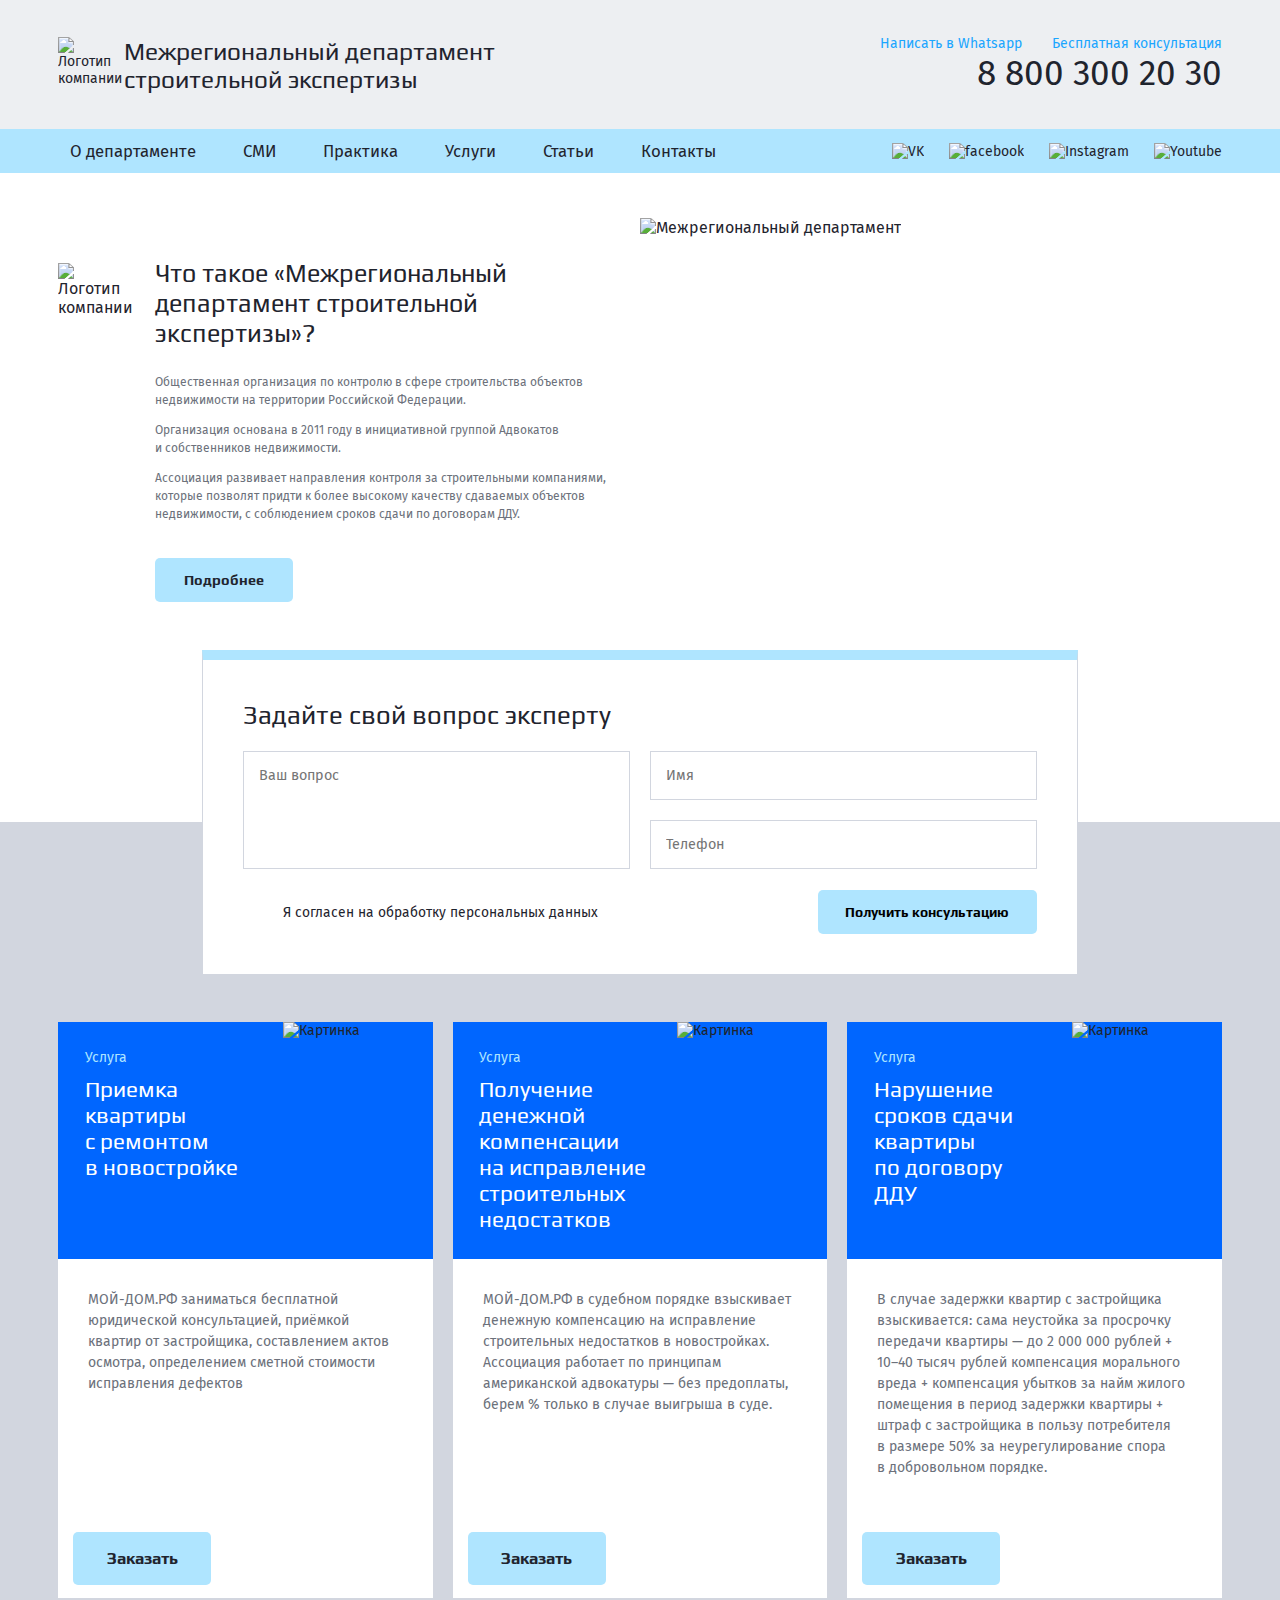
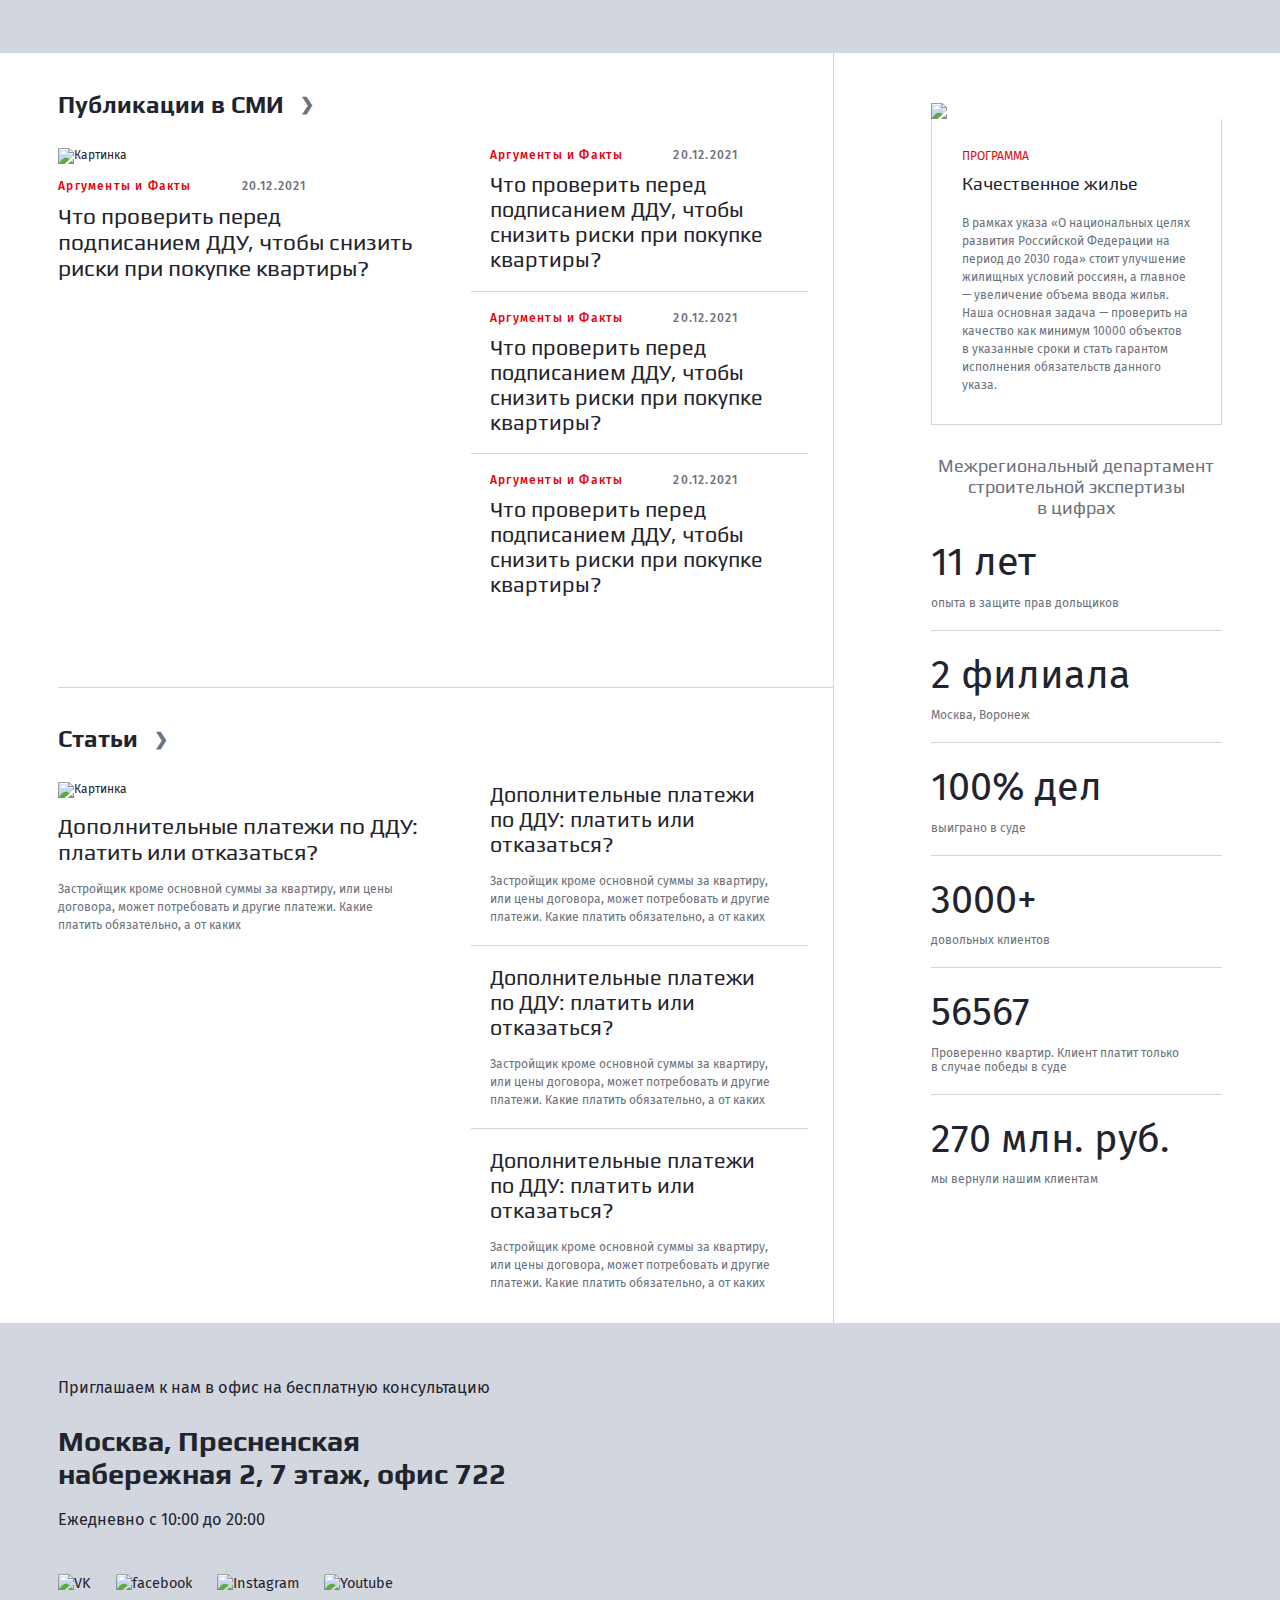
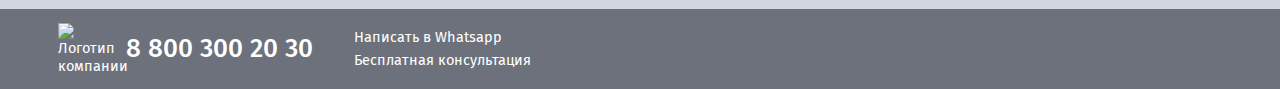
==== index.html @ 1f69a1fd "first commit" ====
<!DOCTYPE html>
<html lang="ru">
<head>
    <meta charset="UTF-8">
    <meta http-equiv="X-UA-Compatible" content="IE=edge">
    <meta name="viewport" content="width=device-width, initial-scale=1.0">
    <link rel="stylesheet" href="./css/header_footer.css">
    <link rel="stylesheet" href="./css/main_page.css">
    <link rel="stylesheet" href="./css/general.css">
    <title>Межрегиональный департамент строительной экспертизы</title>
</head>
<body>
    <div class="modal_overlay" id="overlay" style="display: none;">
        <form class="modal_window" id="modal">
            <h3>Бесплатная консультация</h3>
                <input type="text" placeholder="Имя" class="input"><br>
                <input type="tel" placeholder="Телефон" class="input">
                <div class="modal_submit">
                    <div class="modal_acceptance">
                        <input type="checkbox" name="" id="modal_acceptance">
                        <label for="modal_acceptance" class="checkbox_label"></label>
                        <label for="acceptance">Я согласен на обработку <br> персональных данных</label>
                    </div>
                    <button type="button" class="modal_button form_button">Получить консультацию</button>
                </div>
        </form>
    </div>
    <header class="header">
        <div class="header__burger_menu" id="burger_menu">
                <ul class="burger_navigation" id="burger_nav">
                    <li><a href="./about.html">О департаменте</a></li>
                    <li><a href="./media.html">СМИ</a></li>
                    <li><a href="./practice.html">Практика</a></li>
                    <li><a href="./services_1.html">Услуги</a></li>
                    <li><a href="./articles.html">Статьи</a></li>
                    <li><a href="./contacts.html">Контакты</a></li>
                </ul>
        </div>
        <div class="header__top">
            <div class="_container">
                <div class="header__title">
                    <div class="logo">
                        <a href="./index.html"><img src="../img/Logo.svg" alt="Логотип компании" height="100%" width="100%"></a>
                    </div>
                    <p>Межрегиональный департамент <br> строительной экспертизы</p>
                </div>
                <div class="header__connection">
                    <div class="connection_buttons">
                        <p>Написать в Whatsapp</p>
                        <p onclick="ShowModal()">Бесплатная консультация</p>
                    </div>
                    <a href="#">8 800 300 20 30</a>
                </div>
                <div class="burger">
                    <img src="./img/burger.svg" alt="меню" width="100%" id="burger">
                </div>
            </div>
        </div>
        <div class="header__bottom">
            <div class="_container">
                <nav class="nav">
                    <a href="./about.html">О департаменте</a>
                    <a href="./media.html">СМИ</a>
                    <a href="./practice.html">Практика</a>
                    <a href="./services_1.html">Услуги</a>
                    <a href="./articles.html">Статьи</a>
                    <a href="./contacts.html">Контакты</a>
                </nav>
                <div class="icons">
                    <a href="#"><img src="./img/VK.svg" alt="VK" height="100%"></a>
                    <a href="#"><img src="./img/Facebook.svg" alt="facebook" height="100%"></a>
                    <a href="#"><img src="./img/Instagram.svg" alt="Instagram" height="100%"></a>
                    <a href="#"><img src="./img/Youtube.svg" alt="Youtube" height="100%"></a>
                </div>
            </div>
        </div>
    </header>

    <section class="main_first _container">
        <div class="company_logo">
            <img src="./img/big_logo.svg" alt="Логотип компании" width="100%">
        </div>
        <div class="description">
            <h1><a href="./about.html">Что такое «Межрегиональный <br> департамент строительной <br> экспертизы»?</a></h1>
            <p>Общественная организация по контролю в сфере строительства объектов недвижимости на территории Российской Федерации.</p>
            <p>Организация  основана в 2011 году в инициативной группой Адвокатов и собственников недвижимости.</p>
            <p>Ассоциация развивает направления контроля за строительными компаниями, которые позволят придти к более высокому качеству сдаваемых объектов недвижимости, с соблюдением сроков сдачи по договорам ДДУ.</p>
            <a href="./about.html" class="button">Подробнее</a>
        </div>
        <div class="building_image">
            <img src="./img/building.png" alt="Межрегиональный департамент" height="100%" width="100%">
        </div>
    </section>

    <section class="propositions">
        <div class="question" id="question">
                <form action="#" class="question__form">
                    <p>Задайте свой вопрос эксперту</p>
                    <div class="inputs">
                        <div class="inputs_left">
                            <textarea id="question_area" placeholder="Ваш вопрос"></textarea>
                        </div>
                        <div class="inputs_right">
                            <input type="text" placeholder="Имя">
                            <input type="tel" placeholder="Телефон"> 
                        </div>
                    </div>
                    <div class="submit">
                        <div class="acceptance">
                            <input type="checkbox" id="acceptance">
                            <label for="acceptance" class="checkbox_label"></label>
                            <label for="acceptance">Я согласен на обработку персональных данных</label>
                        </div>
                        <button type="button" class="button form_button" id="consultation">Получить консультацию</button>
                    </div>
                </form>
        </div>
        <div class="_container">
            <div class="proposition__card">
                <div class="card_top">
                    <div class="card_text">
                        <p>Услуга</p> 
                        <h3>Приемка квартиры с ремонтом в новостройке</h3>
                    </div>
                    <div class="image">
                        <img src="./img/card_1.png" alt="Картинка" height="100%">
                    </div>
                </div>
                <div class="card_bottom">
                    <p>МОЙ-ДОМ.РФ заниматься бесплатной юридической консультацией, приёмкой квартир от застройщика, составлением актов осмотра, определением сметной стоимости исправления дефектов</p>
                </div>
                <div class="button_wrapper">
                    <a href="./services_1.html" class="button">Заказать</a>
                </div>
            </div>
            <div class="proposition__card">
                <div class="card_top">
                    <div class="card_text">
                        <p>Услуга</p> 
                        <h3>Получение денежной компенсации на исправление строительных недостатков</h3>
                    </div>
                    <div class="image">
                        <img src="./img/card_2.png" alt="Картинка" height="100%">
                    </div>
                </div>
                <div class="card_bottom">
                    <p>МОЙ-ДОМ.РФ в судебном порядке взыскивает денежную компенсацию на исправление строительных недостатков в новостройках. Ассоциация работает по принципам американской адвокатуры — без предоплаты, берем % только в случае выигрыша в суде.</p>
                </div>
                <div class="button_wrapper">
                    <a href="./services_2.html" class="button">Заказать</a>
                </div>
            </div>
            <div class="proposition__card">
                <div class="card_top">
                    <div class="card_text">
                        <p>Услуга</p> 
                        <h3>Нарушение сроков сдачи квартиры по договору ДДУ</h3>
                    </div>
                    <div class="image">
                        <img src="./img/card_3.png" alt="Картинка" height="100%">
                    </div>
                </div>
                <div class="card_bottom">
                    <p>В случае задержки квартир с застройщика взыскивается: сама неустойка за просрочку передачи квартиры — до 2 000 000 рублей + 10–40 тысяч рублей компенсация морального вреда + компенсация убытков за найм жилого помещения в период задержки квартиры + штраф с застройщика в пользу потребителя в размере 50% за неурегулирование спора в добровольном порядке.</p>
                </div>
                <div class="button_wrapper">
                    <a href="./services_3.html" class="button">Заказать</a>
                </div>
            </div>
        </div>
    </section>

    <section class="main_second _container">
        <div class="block_3">
            <div class="quality_housing">
                <div class="quality_housing__img">
                    <img src="./img/ad_img.png" alt="Качественное жилье" height="100%">
                </div>
                <div class="quality_housing__text">
                    <div class="quality_housing__title">
                        <p>ПРОГРАММА</p>
                        <h3>Качественное жилье</h3>
                    </div>
                    <p>В рамках указа «О национальных целях развития Российской Федерации на период до 2030 года» стоит улучшение жилищных условий россиян, а главное — увеличение объема ввода жилья. Наша основная задача — проверить на качество как минимум 10000 объектов в указанные сроки и стать гарантом исполнения обязательств данного указа.</p>
                </div>
            </div>
            <ul class="digits">
                <h3>Межрегиональный департамент строительной экспертизы в цифрах</h3>
                <li>
                    <p>11 лет</p>
                    <p>опыта в защите прав дольщиков</p>
                </li>
                <li>
                    <p>2 филиала</p>
                    <p>Москва, Воронеж</p>
                </li>
                <li>
                    <p>100% дел</p>
                    <p>выиграно в суде</p>
                </li>
                <li>
                    <p>3000+</p>
                    <p>довольных клиентов</p>
                </li>
                <li>
                    <p>56567</p>
                    <p>Проверенно квартир. Клиент платит только в случае победы в суде</p>
                </li>
                <li>
                    <p>270 млн. руб.</p>
                    <p>мы вернули нашим клиентам</p>
                </li>
            </ul>
        </div>
        <div class="block_1">
                <h2>Публикации в СМИ<a href="./media.html">&#10095</a></h2>
                <div class="publications">
                    <article class="article_1">
                        <div class="article_img">
                            <img src="./img/article_img.png" alt="Картинка">
                        </div>
                        <div class="article_text">
                            <div class="article_title">
                                <p>Аргументы и Факты</p><time>20.12.2021</time>
                            </div>
                            <h3><a href="#">Что проверить перед подписанием ДДУ, чтобы снизить риски при покупке квартиры?</a></h3>
                        </div>
                    </article>
                    <aside class="aside">
                        <div class="aside_text">
                            <div class="article_title">
                                <p>Аргументы и Факты</p><time>20.12.2021</time>
                            </div>
                            <h3><a href="#">Что проверить перед подписанием ДДУ, чтобы снизить риски при покупке квартиры?</a></h3>
                        </div>
                        <div class="aside_text">
                            <div class="article_title">
                                <p>Аргументы и Факты</p><time>20.12.2021</time>
                            </div>
                            <h3><a href="#">Что проверить перед подписанием ДДУ, чтобы снизить риски при покупке квартиры?</a></h3>
                        </div>
                        <div class="aside_text">
                            <div class="article_title">
                                <p>Аргументы и Факты</p><time>20.12.2021</time>
                            </div>
                            <h3><a href="#">Что проверить перед подписанием ДДУ, чтобы снизить риски при покупке квартиры?</a></h3>
                        </div>
                        <div class="aside_text">
                            <div class="article_title">
                                <p>Аргументы и Факты</p><time>20.12.2021</time>
                            </div>
                            <h3><a href="#">Что проверить перед подписанием ДДУ, чтобы снизить риски при покупке квартиры?</a></h3>
                        </div>
                    </aside>
                </div>
        </div>
        <div class="block_2">
            <h2>Статьи<a href="#">&#10095</a></h2>
            <div class="publications">
                <article class="article_2">
                    <div class="article_img">
                        <img src="./img/article_img.png" alt="Картинка">
                    </div>
                    <div class="article_text">
                        <h3><a href="#">Дополнительные платежи по ДДУ: платить или отказаться?</a></h3>
                        <p>Застройщик кроме основной суммы за квартиру, или цены договора, может потребовать и другие платежи. Какие платить обязательно, а от каких</p>
                    </div>
                </article>
                <aside class="aside">
                    <div class="aside_text">
                        <h3><a href="#">Дополнительные платежи по ДДУ: платить или отказаться?</a></h3>
                        <p>Застройщик кроме основной суммы за квартиру, или цены договора, может потребовать и другие платежи. Какие платить обязательно, а от каких</p>
                    </div>
                    <div class="aside_text">
                        <h3><a href="#">Дополнительные платежи по ДДУ: платить или отказаться?</a></h3>
                        <p>Застройщик кроме основной суммы за квартиру, или цены договора, может потребовать и другие платежи. Какие платить обязательно, а от каких</p>
                    </div>
                    <div class="aside_text">
                        <h3><a href="#">Дополнительные платежи по ДДУ: платить или отказаться?</a></h3>
                        <p>Застройщик кроме основной суммы за квартиру, или цены договора, может потребовать и другие платежи. Какие платить обязательно, а от каких</p>
                    </div>
                    <div class="aside_text">
                        <h3><a href="#">Дополнительные платежи по ДДУ: платить или отказаться?</a></h3>
                        <p>Застройщик кроме основной суммы за квартиру, или цены договора, может потребовать и другие платежи. Какие платить обязательно, а от каких</p>
                    </div>
                </aside>
            </div>
        </div>
    </section>

    <footer class="footer">
        <div class="footer__top _container">
            <div class="footer__text">
                <p>Приглашаем к нам в офис на бесплатную консультацию</p>
                <address>
                    <h3>Москва, Пресненская набережная 2, 7 этаж, офис 722</h3>
                    <p>Ежедневно с 10:00 до 20:00</p> 
                </address>
                <div class="icons">
                    <a href="#"><img src="./img/VK.svg" alt="VK" height="100%"></a>
                    <a href="#"><img src="./img/Facebook.svg" alt="facebook" height="100%"></a>
                    <a href="#"><img src="./img/Instagram.svg" alt="Instagram" height="100%"></a>
                    <a href="#"><img src="./img/Youtube.svg" alt="Youtube" height="100%"></a>
                </div>
            </div>
            <div class="footer__map">
                <iframe src="https://yandex.ru/map-widget/v1/?um=constructor%3A8b304d0ad71186cc41c9428a3e5732312d154c058d1f530b68991680247b5180&amp;source=constructor" width="100%" height="100%" frameborder="0"></iframe>            
            </div>
        </div>

        <div class="footer__bottom">
            <div class="_container">
                <div class="footer__info">
                    <div class="footer__logo">
                        <img src="./img/logo_foot.svg" width="100%" alt="Логотип компании">
                    </div>
                    <a href="tel:+1234567890" style="display: block;">8 800 300 20 30</a>
                </div>
                <div class="footer__connection">
                    <p>Написать в Whatsapp</p>
                    <p onclick="ShowModal()">Бесплатная консультация</p>
                </div>
                <div class="icons">
                    <a href="#"><img src="./img/VK_white.svg" alt="VK" height="100%"></a>
                    <a href="#"><img src="./img/Facebook_white.svg" alt="facebook" height="100%"></a>
                    <a href="#"><img src="./img/Instagram_white.svg" alt="Instagram" height="100%"></a>
                    <a href="#"><img src="./img/Youtube_white.svg" alt="Youtube" height="100%"></a>
                </div>
            </div>
        </div> 
    </footer>
    <script src="./js/general_script.js"></script>
</body>
</html>
---- css/header_footer.css ----
@import url('https://fonts.googleapis.com/css2?family=Fira+Sans:wght@400;500;700&display=swap');
@import url('https://fonts.googleapis.com/css2?family=Play:wght@400;700&display=swap');
a {
    text-decoration: none;
}
.icons>a{
    transition: all 0.2s ease;
}
.icons>a:hover{
    transform: scale(1.1);
}


/*Header*/
.header{
    font-size: 16px;
}
.header__top{
    background-color: #EDEFF2;
    padding: 2.5em 0;
}
.header__bottom{
    background-color: #AFE5FF;
}
.header__title {
    display: flex;
}
.header__title p{
    font-size: 1.75em;
    max-width: 450px;
    margin-left: 20px;
    font-family: 'Play', sans-serif;
}
.header__top ._container{
    height: 100%;
    display: flex;
    justify-content: space-between;
    align-items: center;
}
.header__title .logo {
    width: 3.25em;
}
.header__connection {
    text-align: right;
}
.header__connection a {
    font-size: 2.5em;
}
.connection_buttons {
    display: flex;
    gap: 30px;
    cursor: pointer;
    color: #1BA6FF;
}
.connection_buttons>p{
    transition: color 0.2s ease;
}
.connection_buttons>p:hover {
    text-decoration: underline;
}
.burger{
    display: none;
}
.header__burger_menu{
    display: none;
    min-height: calc(100vh - 117px);
    width: 100%;
    position: absolute;
    top: 117px;
    z-index: 7;
    background-color: rgb(46, 46, 46, 0.8);
    overflow: hidden;
}
.header__burger_menu._active{
    display: block;
    overflow-y: auto;
}
.burger_navigation{
    position: absolute;
    right: 0;
    font-size: 30px;
    padding: 30px;
    width: 50%;
    min-height: 100%;
    background-color: white;
    transition: 0.3s;
    transform: translateX(100%);
}
.burger_navigation li{
    border-bottom: 1px solid #D2D6DF;
    padding: 20px 0;
}
.burger_navigation li:last-child{
    border-bottom: none;
}
.header__bottom ._container{
    display: flex;
    justify-content: space-between;
    align-items: center;
}
.header__bottom .nav {
    display: flex;
    gap: 1.8vw;
}
.header__bottom .nav>a{
    font-size: 1.2em;
    display: block;
    padding: 12px 12px;
    transition: 0.2s;
}
.header__bottom .nav>a:hover{
    background-color: #75D2FF;
}
.header__bottom .icons{
    display: flex;
    align-items: center;
    height: 20px;
    gap: 25px;
}

.header__bottom .icons>a{
    display: block;
}


/*Footer*/

.footer {
    font-size: 17px;
    margin-top: auto;
    background-color: #D2D6DF;
    overflow: hidden;
    position: relative;
}
.footer__top{
    display: grid;
    grid-template-columns: 5fr 7fr;
    grid-column-gap: 20px;
    padding-top: 3.8em;
}
.footer__text {
    padding-bottom: 80px;
}
.footer__text p {
    font-size: 1.125em;
}
.footer__text address{
    margin-top: 1.875em;
    font-style: normal;
}
.footer__text address h3{
    font-size: 2em;
    font-weight: 700;
}
.footer__text address p{
    margin-top: 20px;
}
.footer .icons{
    display: flex;
    gap: 25px;
    margin-top: 3.1em;
    margin-bottom: 0.9em;
    height: 1.5em;
}
.footer .icons a{
    display: block;
}
 .footer__map{
    z-index: 5;
}
.footer__bottom {
    background-color: #6C717B;
    height: 80px;
    color: white;
    position: absolute;
    width: 100%;
    bottom: 0;
    z-index: 1;
}
.footer__bottom ._container{
    display: grid;
    grid-template-columns: repeat(12, 1fr);
    align-items: center;
    grid-column-gap: 20px;
}
.footer__bottom .icons{
    display: none;
}
.footer__info{
    display: flex;
    align-items: center;
    grid-column: 1/4;
}
.footer__info > a{
    margin-left: 0.8em;
    color: inherit;
    font-size: 1.8em;
    font-weight: 500;
}
.footer__connection{
    cursor: pointer;
    grid-column: 4/7;
}
.footer__connection p:nth-child(1){
    margin-bottom: 5px;
}
.footer__connection p{
    cursor: pointer;
}
.footer__connection p:hover{
    text-decoration: underline;
}
.footer__logo {
    width: 3.25em;
}

@media (max-width: 1475px) {
    .header{
        font-size: 14px;
    }
    .footer {
        font-size: 16px;
    }
}
@media (max-width: 1390px) {
    .footer {
        font-size: 14.5px;
    }
}
@media(max-width: 1220px){
    .header{
        font-size: 13px;
    }
    .footer {
        font-size: 13.5px;
    }
    .footer__text address h3{
        font-size: 1.8em;
    }
    .footer__info > a{
        font-size: 1.6em;
    }
}
@media(max-width: 1110px){
    .footer {
        font-size: 12px;
    }
}
@media (max-width:1020px){
    .footer{
        font-size: 16px;
    }
    .footer__top._container{
        max-width: 100%;
        display: block;
        padding-top: 2.5em;
    }
    .footer__map{
        height: 300px;
    }
    .footer__bottom {
        position: static;
    }
    .footer__text{
        max-width: calc(100vw/1.1);
        margin: 0 auto;
        padding-bottom: 2.5em;
    }
    .footer__text .icons{
        display: none;
    }
    .footer__text p {
        font-size: 1.2em;
    }
    .footer__bottom ._container{
        font-size: 18px;
        display: flex;
        align-items: center;
        justify-content: space-around;
        gap: 20px;
        flex-wrap: wrap;
    }
    .footer__bottom .icons{
        margin: 0;
    }
    .footer__info > a{
        font-size: 1.9em;
    }
    .footer__bottom {
        padding: 20px 0;
        height: auto;
    }
}
@media(max-width:870px){
    .footer__bottom ._container{
        font-size: 15px;
    }
    .burger{
        display: block;
        width: 3.125em;
        cursor: pointer;
    }
    .header__connection{
        display: none;
    }
    .header__bottom{
        display: none;
    }
    .header {
        max-height: 117px;
    }
}
@media (max-width:680px){
    .footer__bottom ._container{
        flex-direction: column;
        gap: 20px;
        align-items: flex-start;
        font-size: 18px;
    }
    .footer__logo {
        width: 2em;
    }
    .footer__info > a{
        font-size: 1.5em;
        margin-left: 0.5em;
    }
    .footer__connection p:nth-child(1) {
        margin-bottom: 15px
    }
    .footer__connection, .footer__bottom .icons{
        padding-left: 2.5em;
    }
}
@media (max-width: 495px){
    .header__title p{
        font-size: 12px;
    }
    .header__title .logo{
        width: 26px;
    }
    .header{
        height: 70px;
    }
    .header__top{
        padding: 0;
        height: 100%;
    }
    .burger{
        width: 2.125em;
    }
    .footer {
        font-size: 12px;
    }
    .footer__bottom ._container{
        font-size: 14px;
    }
    .header__burger_menu{
        min-height: calc(100vh - 70px);
        top: 70px;
    }
    .burger_navigation{
        font-size: 15px;
        padding: 30px;
    }
}
---- css/main_page.css ----
@import url('https://fonts.googleapis.com/css2?family=Fira+Sans:wght@400;500;700&display=swap');
@import url('https://fonts.googleapis.com/css2?family=Play:wght@400;700&display=swap');
/*Block 1*/

.main_first{
    display: grid;
    grid-template-columns: repeat(12, 1fr);
    margin-top: 45px;
    margin-bottom: 220px;
}
.description{
    font-size: 18px;
    padding-top: 40px;
    grid-column: 2/6;
}
.description h1{
    font-size: 2.1em;
    margin-bottom: 1em;
}
.description h1 a{
    pointer-events: none;
    cursor: default;
}
.company_logo{
    grid-column: 1/2;
    padding-top: 45px;
    padding-right: 20px;
}
.building_image {
    grid-column: 7/13;
}
.description p{
    font-size: 1em;
    color: #6C717B;
    line-height: 1.5em;
    margin-bottom: 20px;
}
.description p:nth-child(2),
.description p:nth-child(3){
    margin-bottom: 12px;
}
.button{
    background-color: #AFE5FF;
    font-family: 'Play', sans-serif;
    font-weight: bold;
    font-size: 1.2em;
    padding: 1em 2em;
    cursor: pointer;
    border: none;
    border-radius: 5px;
    margin-top: 1em;
    transition: all 0.2s ease;
 }
 .main_first .button {
     display: inline-block;
 }
 .button:hover{
     background-color: #75D2FF;
 }

/*Question Form*/

.question{
    position: absolute;
    width: 100%;
    display: flex;
    justify-content: center;
    top: calc(-140px - 2em);
}
.question__form{
    font-size: 16px;
    background-color: white;
    padding: 40px;
    border: 1px solid #D2D6DF;
    border-top: 10px #AFE5FF solid;
    width: 62%;
}
.question__form p{
    display: block;
    font-family: 'Play', sans-serif;
    font-size: 2.25em;
}
.inputs {
    display: grid;
    grid-template-columns: repeat(2, 1fr);
    grid-column-gap: 20px;
    margin-top: 21px;
}
.inputs_left textarea{
    resize: none;
    padding: 15px;
    box-sizing: border-box;
    width: 100%;
    height: 100%;
    font-size: 1.25em;
    border: 1px #D2D6DF solid;
}
.inputs_right {
    display: grid;
    grid-template-rows: repeat(2, 1fr);
    grid-row-gap: 20px;
}
.inputs_right input{
    padding: 15px;
    display: block;
    box-sizing: border-box;
    font-size: 1.25em;
    border: 1px #D2D6DF solid;
}
.submit{
    display: flex;
    justify-content: space-between;
    margin-top: 21px;
}
.submit .button {
    margin: 0;
}
.acceptance {
    text-align: center;
    display: flex;
    align-items: center;
}
.acceptance label{
    font-size: 1.2em;
    margin-left: 10px;
    user-select: none;
}
/*Block 2*/

.propositions{
    position: relative;
    padding-top: 260px;
    padding-bottom: 55px;
    background-color: #D2D6DF;
}
.propositions>._container{
    display: grid;
    grid-template-columns: repeat(3, 1fr);
    grid-column-gap: 20px;
}
.proposition__card{
    background-color: white;
    font-size: 16px;
    display: grid;
    grid-template-rows: 1fr 1.1fr 80px;
}
.proposition__card .button{
    margin: 0;
}
.button_wrapper{
    display: flex;
    align-items: center;
    padding-left: 15px;
}
.card_top {
    display: grid;
    grid-template-columns: 1fr 150px;
    background-color: #0066FF;
    overflow: hidden;
}
.card_text{
    font-size: 1em;
    padding: 1.9em;
    color: #AFE5FF;
}
.card_text .image{
    max-width: 33%;
}
.card_text h3{
    font-size: 1.6em;
    font-weight: 400;
    margin-top: 10px;
    color: white;
}
.card_bottom{
    line-height: 1.5em;
    color: #6C717B;
    padding: 30px;
    padding-bottom: 0;
}
.card_bottom p{
    font-size: 1em;
}

/*Block 3*/

.main_second {
    font-size: 16px;
    display: grid;
    grid-template-columns: repeat(12, 1fr);
    grid-template-rows: repeat(2, 1fr);
}
.main_second .block_1{
    grid-column: 1 / 9;
    grid-row: 1 / 2;
}
.main_second .block_2{
    grid-column: 1 / 9;
    grid-row: 2 / 3;
}
.main_second .block_3{
    grid-column: 10 / 13;
    grid-row: 1 / 3;
}
.main_second .block_1, 
.main_second .block_2{
    box-sizing: border-box;
    border-right: 1px solid #D2D6DF;
    padding-top: 3.125em;
    padding-bottom: 1em;
}
.main_second .block_1{
    border-bottom:  1px solid #D2D6DF;
}
.main_second h2{
    display: flex;
    align-items: center;
    font-weight: bold;
    margin-bottom: 1.25em;
    font-size: 2em;
}
.main_second h2 a{
    display: block;
    font-size: 0.7em;
    margin-left: 15.5px;
    color: #6C717B;
}
.main_second h2 a:hover{
    transform: scale(1.3);
}
.publications{
    display: grid;
    grid-template-columns: repeat(2, 1fr);
    grid-column-gap: 4vw;
}
.article_text>p{
    margin-top: 15px;
    color: #6C717B;
    line-height: 1.5em;
}
.article_text h3{
    font-size: 1.9em;
    font-weight: 400;
    cursor: pointer;
}
.article_text h3:hover{
    text-decoration: underline;
}
.article_img{
    margin-bottom: 15px;
}
.article_title{
    display: flex;
    font-weight: 500;
    letter-spacing: 0.1em;
    margin-bottom: 10px;
}
.article_title p{
    color: #E5000E;
}
.article_title time{
    color: #6C717B;
    margin-left: 50px;
}
.aside{
    margin-right: 25px;
    display: flex;
    flex-direction: column;
    justify-content: space-between;
}
.aside_text{
    padding: 1.57em;
    border-top: 1px solid #D2D6DF;
}
.aside_text:nth-child(1){
    padding-top: 0;
    border: none;
}
.aside_text:nth-child(4){
    display: none;
}
.aside_text>p {
    margin-top: 15px;
    color: #6C717B;
    line-height: 1.5em;
}
.aside_text h3{
    cursor: pointer;
    font-size: 1.8em;
    font-weight: 400;
}
.aside_text h3:hover{
    text-decoration: underline;
}
.block_3{
    padding: 50px 0;
}
.quality_housing__img{
    font-size: 0;
}
.quality_housing__text{
    padding: 2.5em;
    border: 1px solid #D2D6DF;
    border-top: none;
}
.quality_housing__title p{
    color: #E6000E;
}
.quality_housing__title h3{
    font-size: 1.5em;
    margin-top: 10px;
    font-weight: 400;
}
.quality_housing__text>p{
    margin-top: 20px;
    color: #6C717B;
    font-size: 1em;
    line-height: 1.5em;
}
.digits h3{
    text-align: center;
    font-size: 1.5em;
    font-family: 'Play', sans-serif;
    color: #6C717B;
}
.digits{
    margin-top: 2.5em;
}
.digits li{
    border-bottom: 1px solid #D2D6DF;
    padding: 20px 0;
}
.digits li:last-child{
    border-bottom: none;
}
.digits li p:nth-child(1) {
    font-size: 3.3em;
}
.digits li p:nth-child(2) {
    color: #6C717B;
    margin-top: 0.875em;
}
@media (max-width: 1625px) {
    .description{
        grid-column: 2/7;
        font-size: 15px;
    }
    .proposition__card{
        font-size: 15px;
    }
    .propositions{
        padding-top: 220px;
    }
    .main_second{
        font-size: 14px;
    }
    .question__form{
        font-size: 14px;
    }
}
@media (max-width: 1475px) {
    .description{
        font-size: 14px;
    }
    .main_second{
        font-size: 13px;
    }
    .question__form{
        font-size: 13px;
    }
}
 @media (max-width: 1390px) {
    .description{
        font-size: 12px;
    }
    .main_second{
        font-size: 12px;
    }
    .question__form{
        font-size: 11.5px;
    }
    .proposition__card{
        font-size: 14px;
    }
    .propositions{
        padding-top: 200px;
    }
}
@media(max-width: 1220px){
    .description{
        font-size: 11.5px;
    }
    .main_second{
        font-size: 11px;
    }
}
@media(max-width: 1115px){
    .card_text h3{
        font-size: 1.5em;
    }
    .aside_text>p{
        display: none;
    }
    .block_2 .aside_text:nth-child(4){
        display: block;
    }
    .company_logo{
        display: none;
    }
    .description{
        grid-column: 1/6;
    }
    .building_image {
        grid-column: 6/13;
    }
    .question{
        position: static;
        background-color: white;
        margin: 0 auto;
        padding-bottom: 50px;
    }
    .question__form{
        width: 80%;
    }
    .propositions{
        padding-top: 0px;
    }
    .proposition__card{
        font-size: 12px;
    }
    .propositions>._container{
        margin-top: 30px;
    }
    .main_first{
        margin-bottom: 50px;
    }
}
@media(max-width:980px){
    .main_first .button {
        display: none;
    }
    .description{
        font-size: 11px;
    }
    .description h1 a{
        text-decoration: underline;
        color: #1BA6FF;
        pointer-events: auto;
        cursor: pointer;
    }
    .main_first{
        margin-top: 0;
    }
    .propositions>._container{
        grid-template-columns: repeat(2, 1fr);
        grid-column-gap: 50px;
    }
    .proposition__card{
        font-size: 14px;
    }
    .proposition__card:first-child{
        display: none;
    }
    .propositions{
        padding-bottom: 30px;
    }
}
@media(max-width:870px){
    .main_second {
        display: block;
    }
    .block_3{
        font-size: 15px;
        padding-bottom: 20px;
    }
    .main_second .block_1, .main_second .block_2{
        border-right: none;
        font-size: 13px;
        padding-bottom: 40px;
    }
    .digits{
        display: grid;
        grid-template:0.25fr repeat(3,1fr)/repeat(2,1fr);
    }
    .digits li{
        padding: 20px;
        padding-bottom: 0;
        border: none;
        margin-bottom: 20px;
    }
    .digits li:nth-child(odd){
        border-left: 1px solid #D2D6DF;
    }
    .digits>h3{
        grid-column: 1/3;
        margin-bottom: 10px;
    }
    .digits li p:nth-child(1){
        font-size: 2.5em;
    }
    .aside_text:nth-child(4){
        display: none;
    }
    .quality_housing {
        max-width: 80%;
        margin: 0 auto;
    }
    .main_first {
        display: flex;
        flex-direction: column;
    }
    .description{
        padding-top: 0;
        order: 1;
        font-size: 16px;
    }
    .description h1{
        text-align:center;
    }
    .card_text h3{
        font-size: 1.4em;
    }
    .propositions>._container{
        display: flex;
        flex-direction: column;
        gap: 30px;
    }
    .proposition__card{
        display: block;
        font-size: 16px;
    }
    .proposition__card:first-child{
        display: block;
    }
    .button_wrapper{
        margin-top: 20px;
        padding: 40px 30px;
    }
    .article_title time {
        margin-left: 15px;
    }
}
@media (max-width:680px){
    .publications{
        display: block;
    }
    .article_1 .article_text,.article_2 .article_text{
        display: none;
    }
    .aside{
        display: block;
        font-size: 15px;
    }
    .aside_text{
        padding-left: 0;
        padding-right: 0;
    }
    .aside_text p{
        display: block;
    }
    .aside_text:nth-child(4){
        display: block;
    }
    .main_second .block_1{
        border: none;
    }
    .main_second .block_1, .main_second .block_2{
        padding-bottom: 0;
    }
    .quality_housing {
        max-width: 90%;
    }
    .question__form{
        font-size: 17px;
    }
    .question .inputs{
        grid-template-columns: auto;
        grid-template-rows: 1fr 1.5fr;
        grid-row-gap: 20px;
    }
    .inputs_left{
        grid-row: 2/3;
    }
    .submit{
        flex-direction: column;
        gap: 20px;
    }
    .submit .button{
        font-size: 1em;
    }
    .question__form{
        padding: 20px;
    }
    .description{
        font-size: 15px;
    }
    .digits__item p:nth-child(1){
        font-size: 2em;
    }
}
@media (max-width: 494px){
    .description{
        font-size: 15px;
    }
    .description h1{
        text-align: left;
    }
    .description h1 a {
        font-size: 24px;
    }
    .question__form{
        font-size: 14px;
    }
    .question__form p{
        font-size: 1.7em;
    }
    .acceptance{
        text-align: left;
    }
    .submit .button{
        font-size: 1.2em;
    }
    .proposition__card .image{
        display: none;
    }
    .proposition__card{
        font-size: 14px;
    }
    .quality_housing {
        max-width: 100%;
    }
    .digits{
        display: block;
        font-size: 17px;
    }
    .digits__item{
        border-bottom: 1px solid #D2D6DF;
        padding: 30px 0;
        margin: 0;
    }
    .digits__item:nth-child(odd){
        border-left: none;
    }
    .digits__item:last-child{
        border-bottom: none;
    }
    .block_3{
        padding-bottom: 0;
    }
    .button_wrapper{
        padding: 15px 30px;
    }
    .aside_text h3{
        font-size: 20px;
    }
}
@media(max-width: 386px){
    .description h1 a {
        font-size: 20px;
    }
    .question__form .button{
        font-size: 15px;
        padding: 1em 1em;
    }
}
---- css/general.css ----
@import url('https://fonts.googleapis.com/css2?family=Fira+Sans:wght@400;500;700&display=swap');
@import url('https://fonts.googleapis.com/css2?family=Play:wght@400;700&display=swap');
*{
    margin: 0;
    padding: 0;
    font-family: 'Fira Sans', sans-serif;
}
h1,h2,h3,h4,h5,h6{
    font-weight: normal;
    font-family: 'Play', sans-serif;
}
body{
    color: #1F242E;
    overflow-x: hidden;
}
body a{
    color: #1F242E;
    font-family: inherit;
}
body {
    min-height: 100vh;
    display: flex;
    flex-direction: column;
}
ul{
    list-style: none;
}
img{
    width: 100%;
}
._container{
    max-width: calc(100vw/1.1);
    margin-left: auto;
    margin-right: auto;
    height: 100%;
}
._first-block{
    margin-top: 90px;
}

/*Custom checkbox*/

input[type='checkbox']{
    display: none;
}
.checkbox_label{
    min-height: 20px;
    min-width: 20px;
    margin: 0;
    background-image: url(../img/Checkbox.svg);
    cursor: pointer;
}
input[type='checkbox']:checked + label.checkbox_label{
    background-image: url(../img/Checkbox_checked.svg);
}
.checkbox_label:hover{
    background-image: url(../img/Checkbox_hover.svg);
}
input[type='checkbox']:checked + label.checkbox_label:hover{
    background-image: url(../img/Checkbox_checked_hover.svg);
}

/*Modal*/
.modal_overlay{
    background-color: rgb(46, 46, 46, 0.8);
    min-height: 100%;
    width: 100%;
    position: fixed;
    z-index: 10;
}
.modal_window{
    user-select: none;
    background-color: rgb(255, 255, 255, 0);
    position: fixed;
    transform: translateY(-150px);
    transition: transform 0.2s, background-color 0.05s;
}
.modal_window.active{
    background-color: rgb(255, 255, 255, 1);
    transform: translateY(0);
}
.modal_window{
    padding: 40px;
    border: 1px solid #D2D6DF;
    border-top: 10px solid #AFE5FF;
}
.modal_window h3{
    font-size: 2.25rem;
}
.modal_window .input{
    padding: 15px;
    width: calc(100% - 40px);
    border: 1px solid #D2D6DF;
    margin-top: 20px;
}
.modal_submit{
    margin-top: 20px;
    display: flex;
    justify-content: space-between;
    gap: 15px;
    align-items: center;
}
.modal_acceptance{
    display: flex;
    align-items: center;
    gap: 15px;
    color: #6C717B;
}
.modal_button{
    border: none;
    background-color: #AFE5FF;
    text-align: center;
    font-size: 1rem;
    padding: 15px 30px;
    font-family: 'Play', sans-serif;
    font-weight: bold;
    cursor: pointer;
    border-radius: 5px;
}
.modal_button:hover{
    background-color: #75D2FF;
}
.form__approve{
    text-align: center;
    display: flex;
    flex-direction: column;
    justify-content: center;
    gap: 20px;
}
.approve__button{
    margin: 0 auto;
}
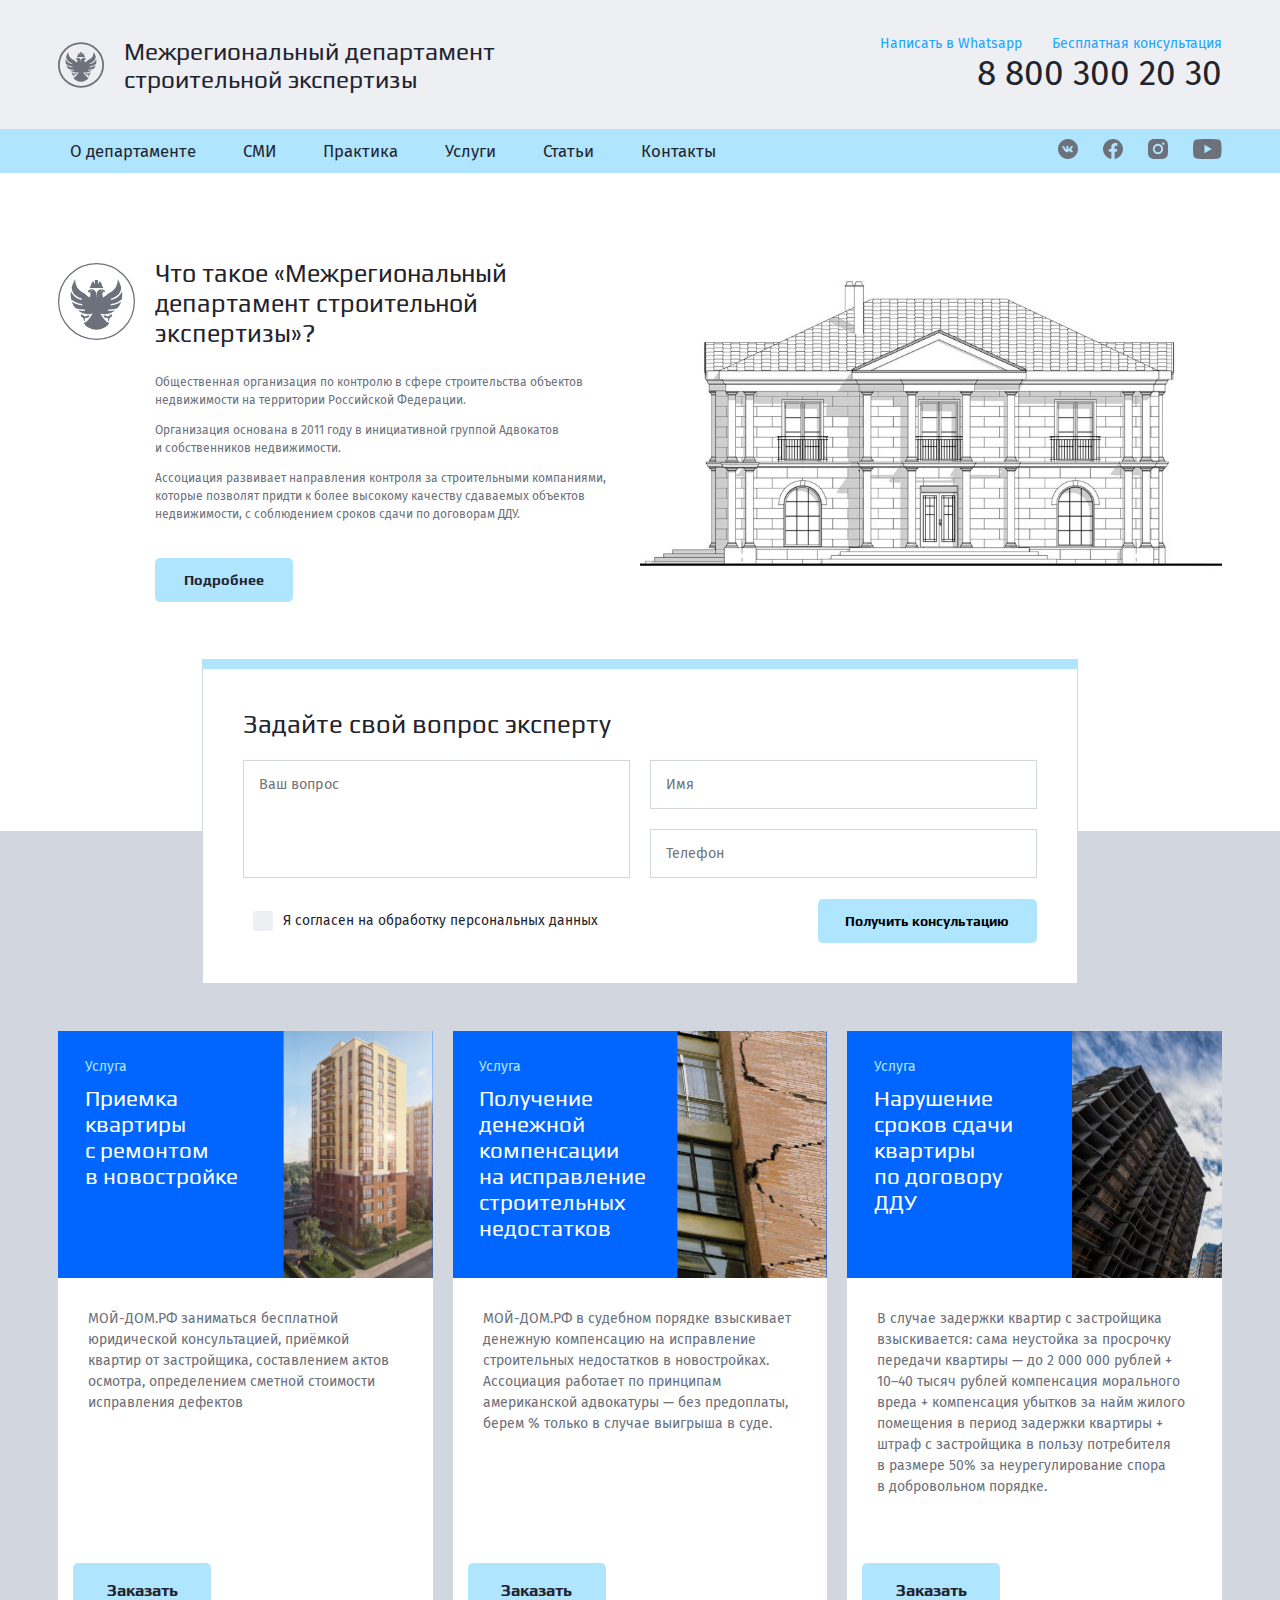
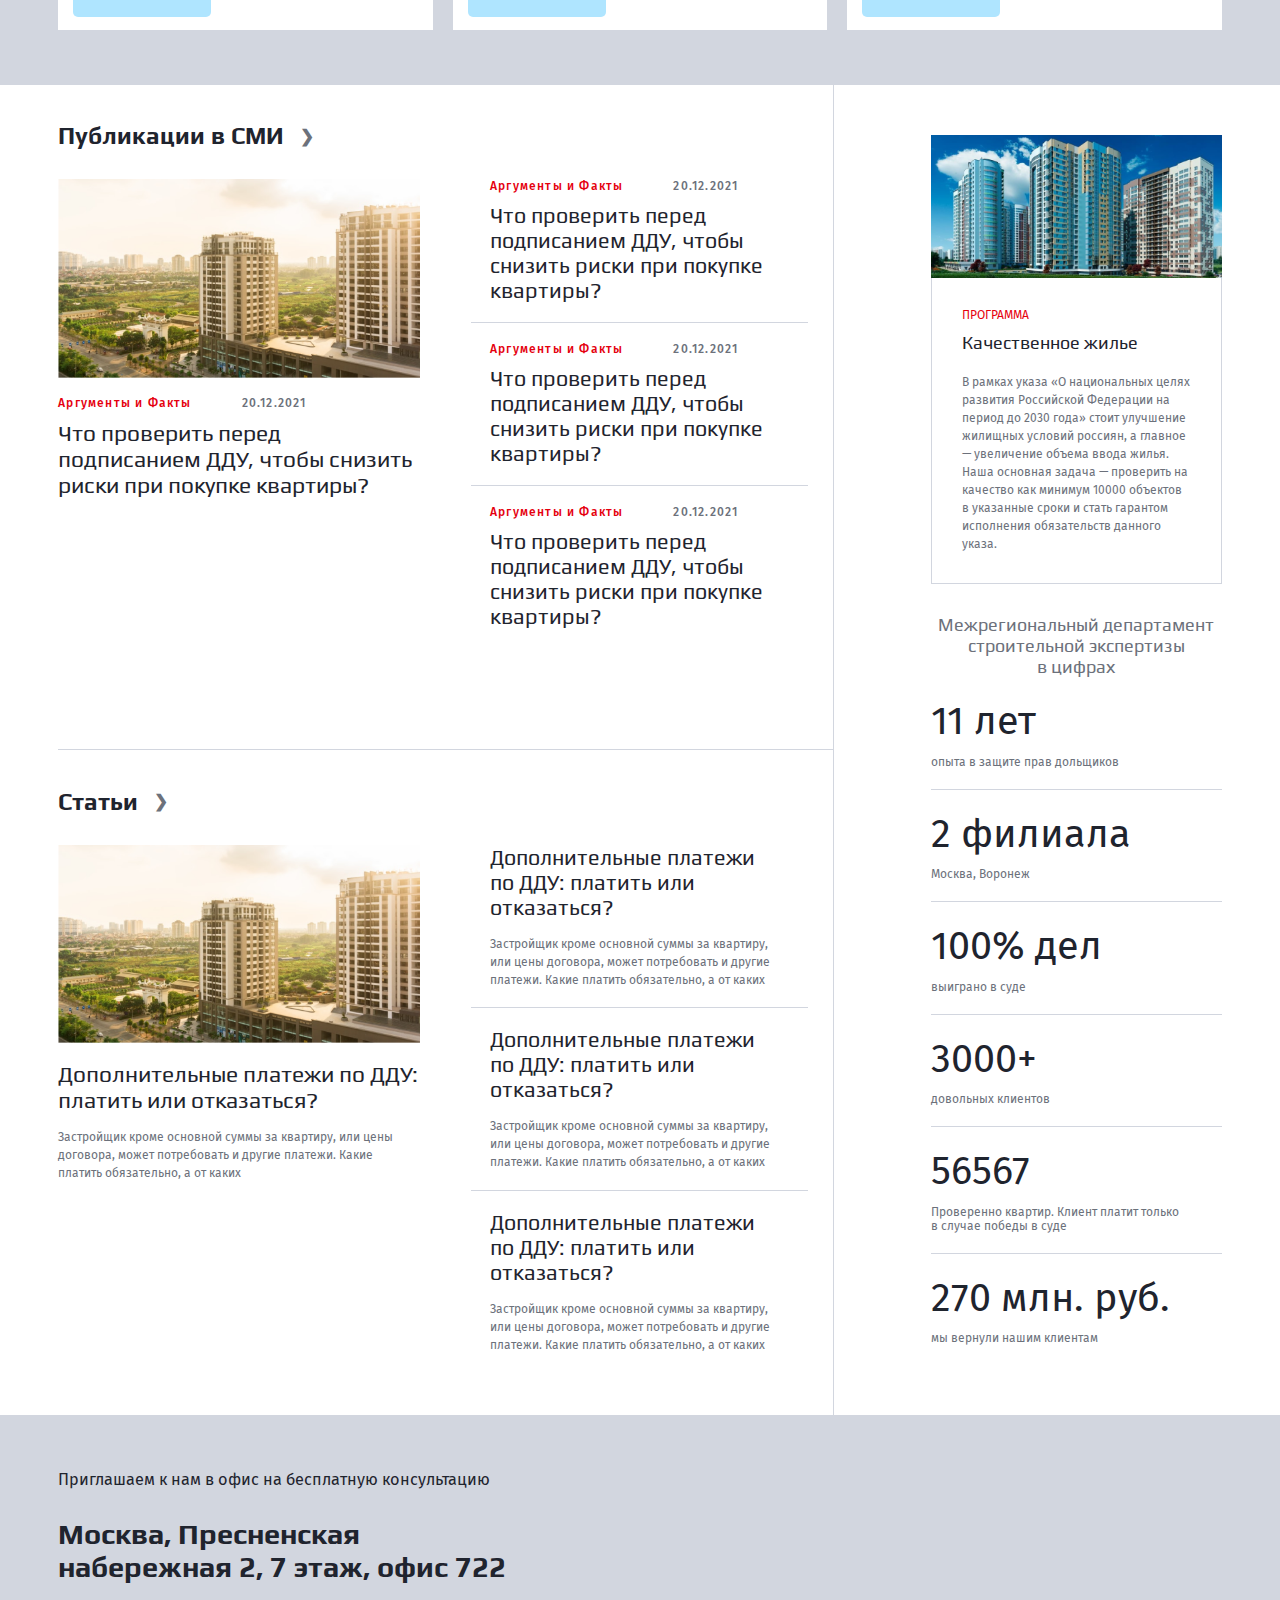
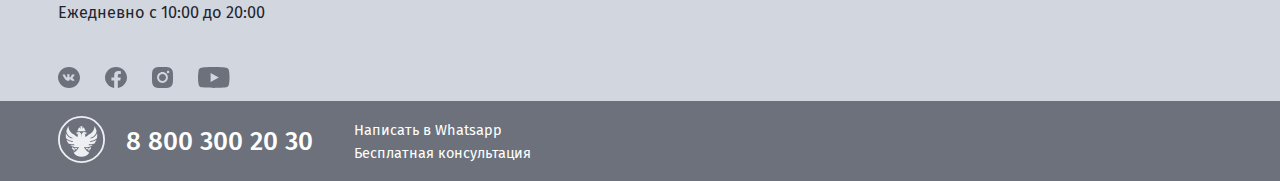
==== commit 7ad91ea7: "modified" ====
--- a/index.html
+++ b/index.html
@@ -40,7 +40,7 @@
             <div class="_container">
                 <div class="header__title">
                     <div class="logo">
-                        <a href="./index.html"><img src="../img/Logo.svg" alt="Логотип компании" height="100%" width="100%"></a>
+                        <a href="./index.html"><img src="./img/Logo.svg" alt="Логотип компании" height="100%" width="100%"></a>
                     </div>
                     <p>Межрегиональный департамент <br> строительной экспертизы</p>
                 </div>
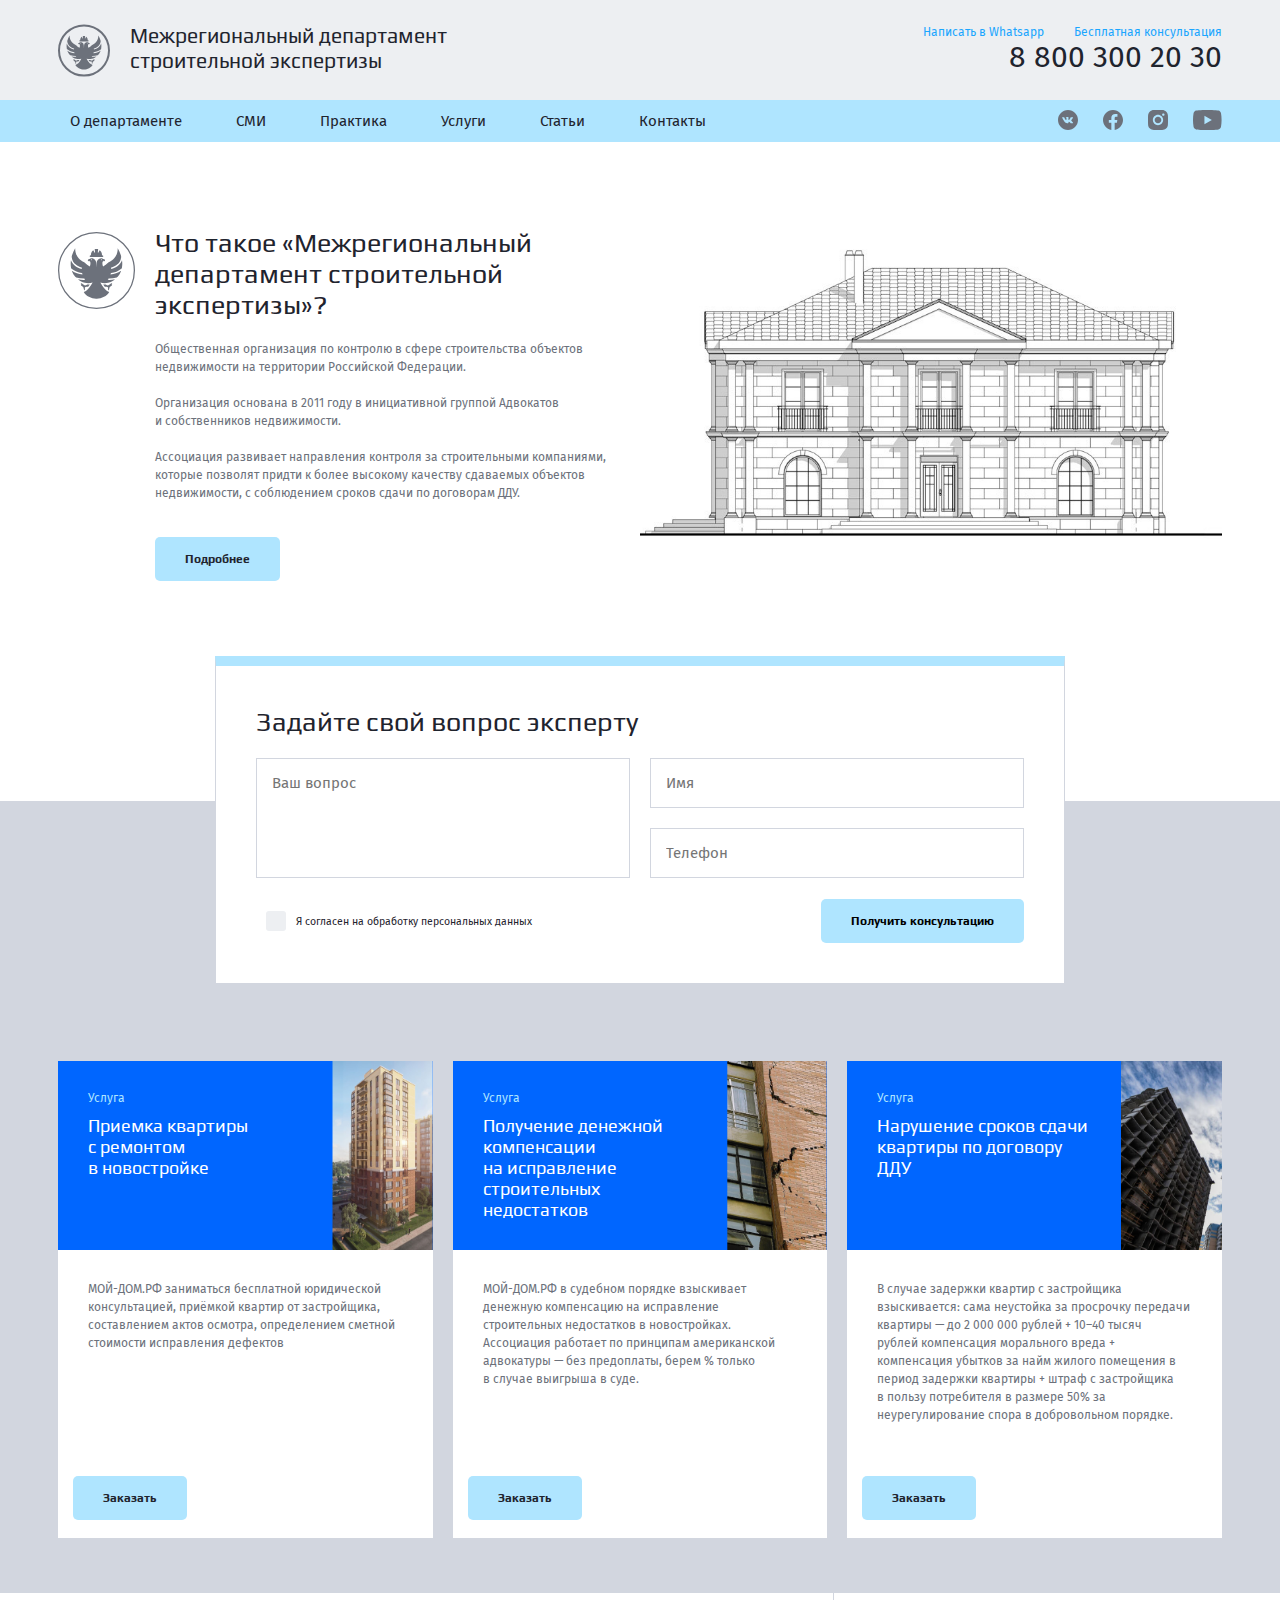
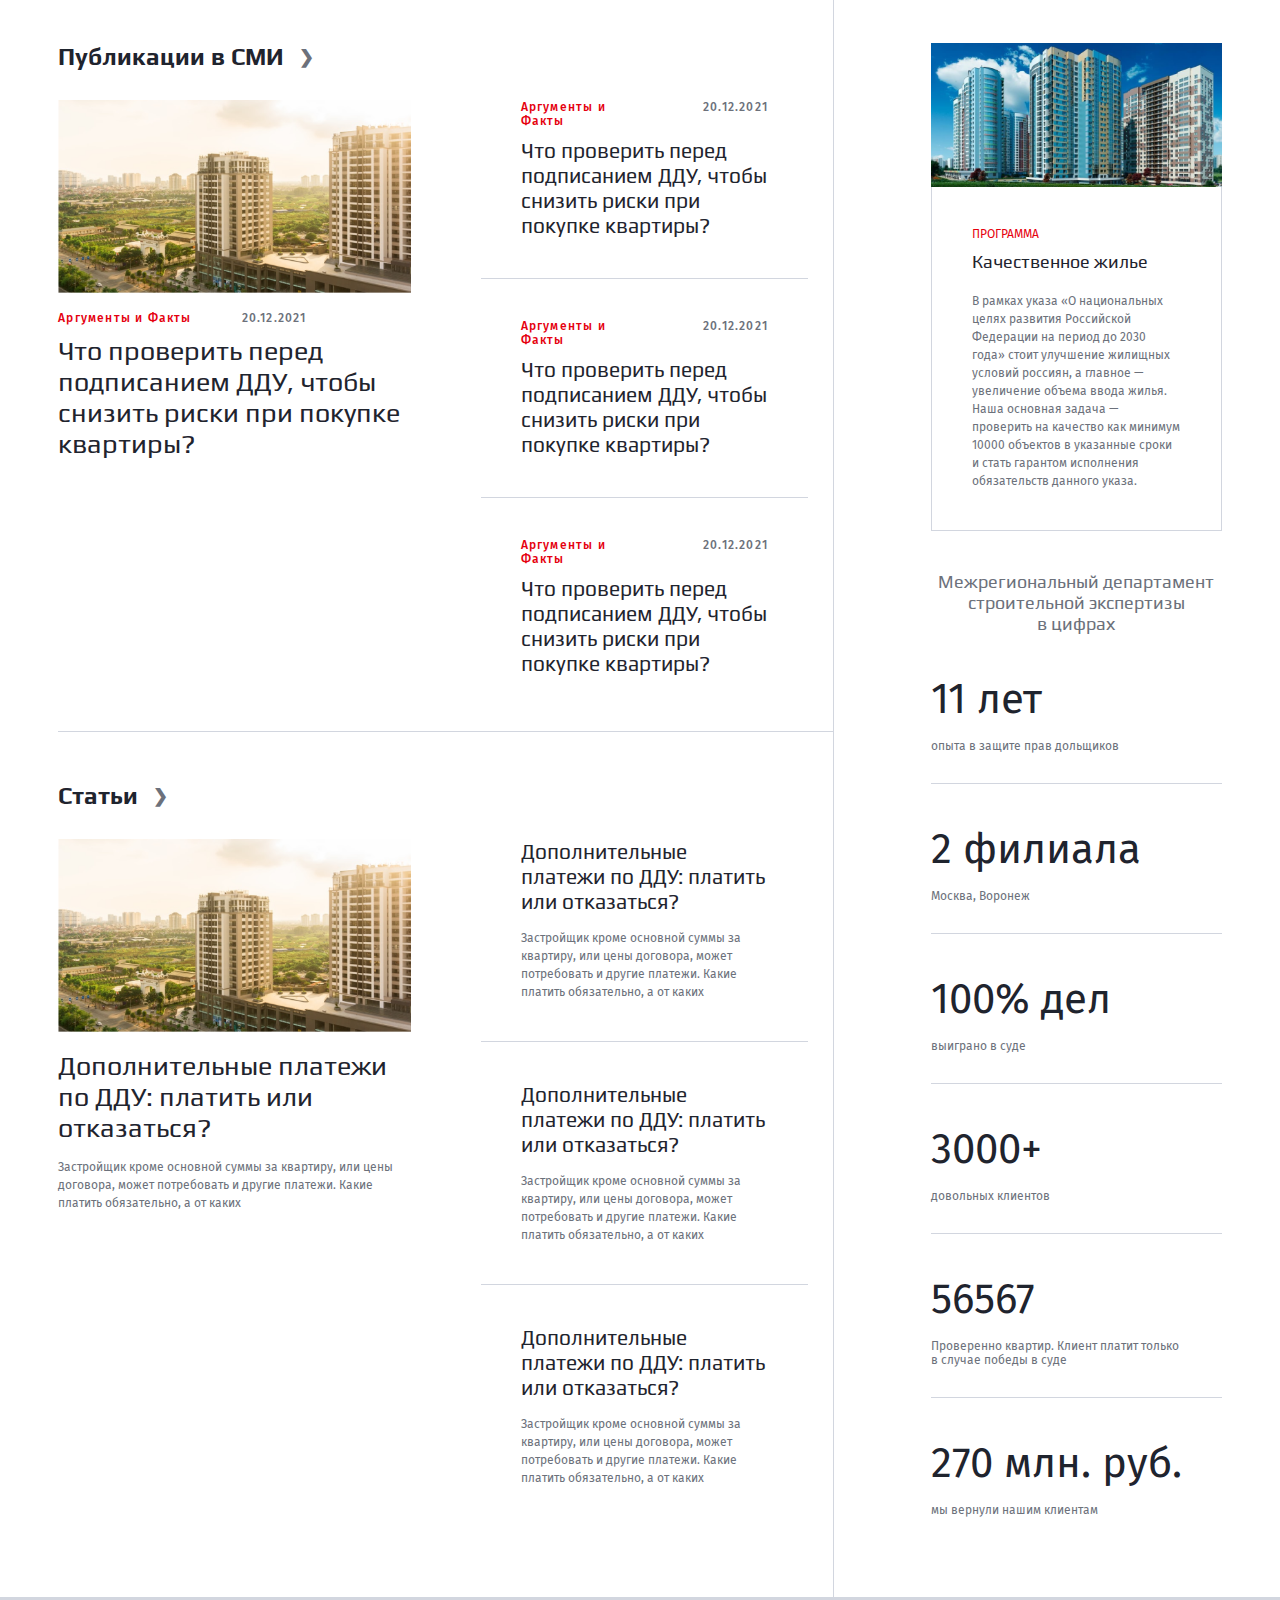
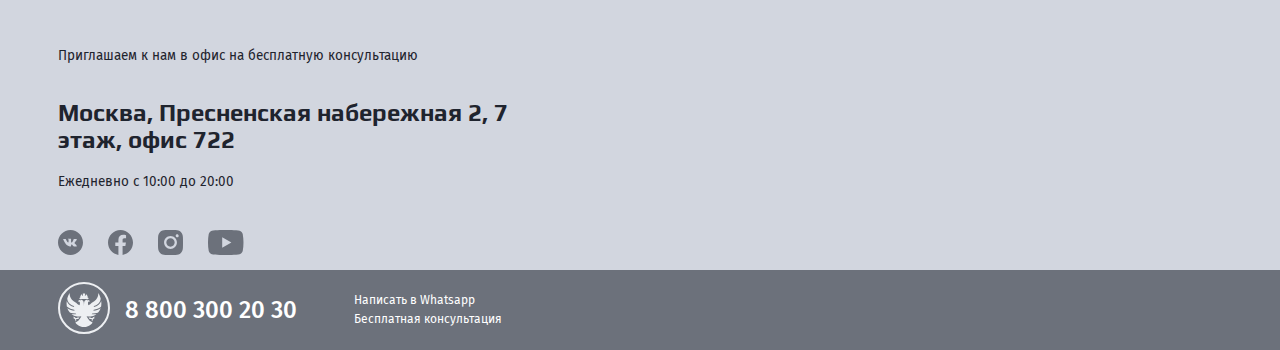
==== commit 8148c7da: "making mobile version" ====
--- a/index.html
+++ b/index.html
@@ -7,6 +7,7 @@
     <link rel="stylesheet" href="./css/header_footer.css">
     <link rel="stylesheet" href="./css/main_page.css">
     <link rel="stylesheet" href="./css/general.css">
+    <link rel="shortcut icon" href="./img/favicon.ico" type="image/x-icon">
     <title>Межрегиональный департамент строительной экспертизы</title>
 </head>
 <body>
@@ -40,7 +41,7 @@
             <div class="_container">
                 <div class="header__title">
                     <div class="logo">
-                        <a href="./index.html"><img src="./img/Logo.svg" alt="Логотип компании" height="100%" width="100%"></a>
+                        <a href="./index.html"><img src="./img/Logo.svg" alt="Логотип компании" height="100%"></a>
                     </div>
                     <p>Межрегиональный департамент <br> строительной экспертизы</p>
                 </div>
@@ -52,7 +53,7 @@
                     <a href="#">8 800 300 20 30</a>
                 </div>
                 <div class="burger">
-                    <img src="./img/burger.svg" alt="меню" width="100%" id="burger">
+                    <img src="./img/burger.svg" alt="меню" id="burger">
                 </div>
             </div>
         </div>
@@ -78,24 +79,24 @@
 
     <section class="main_first _container">
         <div class="company_logo">
-            <img src="./img/big_logo.svg" alt="Логотип компании" width="100%">
+            <img src="./img/big_logo.svg" alt="Логотип компании">
         </div>
         <div class="description">
             <h1><a href="./about.html">Что такое «Межрегиональный <br> департамент строительной <br> экспертизы»?</a></h1>
-            <p>Общественная организация по контролю в сфере строительства объектов недвижимости на территории Российской Федерации.</p>
-            <p>Организация  основана в 2011 году в инициативной группой Адвокатов и собственников недвижимости.</p>
-            <p>Ассоциация развивает направления контроля за строительными компаниями, которые позволят придти к более высокому качеству сдаваемых объектов недвижимости, с соблюдением сроков сдачи по договорам ДДУ.</p>
+            <p>Общественная организация по контролю в сфере строительства объектов недвижимости на территории Российской Федерации. <br><br>
+            Организация  основана в 2011 году в инициативной группой Адвокатов и собственников недвижимости. <br><br>
+            Ассоциация развивает направления контроля за строительными компаниями, которые позволят придти к более высокому качеству сдаваемых объектов недвижимости, с соблюдением сроков сдачи по договорам ДДУ.</p>
             <a href="./about.html" class="button">Подробнее</a>
         </div>
         <div class="building_image">
-            <img src="./img/building.png" alt="Межрегиональный департамент" height="100%" width="100%">
+            <img src="./img/building.png" alt="Межрегиональный департамент" height="100%">
         </div>
     </section>
 
     <section class="propositions">
         <div class="question" id="question">
-                <form action="#" class="question__form">
-                    <p>Задайте свой вопрос эксперту</p>
+                <form action="#" class="question__form consultation_form">
+                    <h2>Задайте свой вопрос эксперту</h2>
                     <div class="inputs">
                         <div class="inputs_left">
                             <textarea id="question_area" placeholder="Ваш вопрос"></textarea>
@@ -171,48 +172,8 @@
     </section>
 
     <section class="main_second _container">
-        <div class="block_3">
-            <div class="quality_housing">
-                <div class="quality_housing__img">
-                    <img src="./img/ad_img.png" alt="Качественное жилье" height="100%">
-                </div>
-                <div class="quality_housing__text">
-                    <div class="quality_housing__title">
-                        <p>ПРОГРАММА</p>
-                        <h3>Качественное жилье</h3>
-                    </div>
-                    <p>В рамках указа «О национальных целях развития Российской Федерации на период до 2030 года» стоит улучшение жилищных условий россиян, а главное — увеличение объема ввода жилья. Наша основная задача — проверить на качество как минимум 10000 объектов в указанные сроки и стать гарантом исполнения обязательств данного указа.</p>
-                </div>
-            </div>
-            <ul class="digits">
-                <h3>Межрегиональный департамент строительной экспертизы в цифрах</h3>
-                <li>
-                    <p>11 лет</p>
-                    <p>опыта в защите прав дольщиков</p>
-                </li>
-                <li>
-                    <p>2 филиала</p>
-                    <p>Москва, Воронеж</p>
-                </li>
-                <li>
-                    <p>100% дел</p>
-                    <p>выиграно в суде</p>
-                </li>
-                <li>
-                    <p>3000+</p>
-                    <p>довольных клиентов</p>
-                </li>
-                <li>
-                    <p>56567</p>
-                    <p>Проверенно квартир. Клиент платит только в случае победы в суде</p>
-                </li>
-                <li>
-                    <p>270 млн. руб.</p>
-                    <p>мы вернули нашим клиентам</p>
-                </li>
-            </ul>
-        </div>
-        <div class="block_1">
+        <div class="left_blocks">
+            <div class="block_1">
                 <h2>Публикации в СМИ<a href="./media.html">&#10095</a></h2>
                 <div class="publications">
                     <article class="article_1">
@@ -245,12 +206,6 @@
                             </div>
                             <h3><a href="#">Что проверить перед подписанием ДДУ, чтобы снизить риски при покупке квартиры?</a></h3>
                         </div>
-                        <div class="aside_text">
-                            <div class="article_title">
-                                <p>Аргументы и Факты</p><time>20.12.2021</time>
-                            </div>
-                            <h3><a href="#">Что проверить перед подписанием ДДУ, чтобы снизить риски при покупке квартиры?</a></h3>
-                        </div>
                     </aside>
                 </div>
         </div>
@@ -279,12 +234,50 @@
                         <h3><a href="#">Дополнительные платежи по ДДУ: платить или отказаться?</a></h3>
                         <p>Застройщик кроме основной суммы за квартиру, или цены договора, может потребовать и другие платежи. Какие платить обязательно, а от каких</p>
                     </div>
-                    <div class="aside_text">
-                        <h3><a href="#">Дополнительные платежи по ДДУ: платить или отказаться?</a></h3>
-                        <p>Застройщик кроме основной суммы за квартиру, или цены договора, может потребовать и другие платежи. Какие платить обязательно, а от каких</p>
-                    </div>
                 </aside>
             </div>
+        </div>
+        </div>
+        <div class="block_3">
+            <div class="quality_housing">
+                <div class="quality_housing__img">
+                    <img src="./img/ad_img.png" alt="Качественное жилье" height="100%">
+                </div>
+                <div class="quality_housing__text">
+                    <div class="quality_housing__title">
+                        <p>ПРОГРАММА</p>
+                        <h3>Качественное жилье</h3>
+                    </div>
+                    <p>В рамках указа «О национальных целях развития Российской Федерации на период до 2030 года» стоит улучшение жилищных условий россиян, а главное — увеличение объема ввода жилья. Наша основная задача — проверить на качество как минимум 10000 объектов в указанные сроки и стать гарантом исполнения обязательств данного указа.</p>
+                </div>
+            </div>
+            <ul class="digits">
+                <h3>Межрегиональный департамент строительной экспертизы в цифрах</h3>
+                <li>
+                    <p>11 лет</p>
+                    <p>опыта в защите прав дольщиков</p>
+                </li>
+                <li>
+                    <p>2 филиала</p>
+                    <p>Москва, Воронеж</p>
+                </li>
+                <li>
+                    <p>100% дел</p>
+                    <p>выиграно в суде</p>
+                </li>
+                <li>
+                    <p>3000+</p>
+                    <p>довольных клиентов</p>
+                </li>
+                <li>
+                    <p>56567</p>
+                    <p>Проверенно квартир. Клиент платит только в случае победы в суде</p>
+                </li>
+                <li>
+                    <p>270 млн. руб.</p>
+                    <p>мы вернули нашим клиентам</p>
+                </li>
+            </ul>
         </div>
     </section>
 
@@ -312,7 +305,7 @@
             <div class="_container">
                 <div class="footer__info">
                     <div class="footer__logo">
-                        <img src="./img/logo_foot.svg" width="100%" alt="Логотип компании">
+                        <img src="./img/logo_foot.svg" alt="Логотип компании">
                     </div>
                     <a href="tel:+1234567890" style="display: block;">8 800 300 20 30</a>
                 </div>
--- a/css/header_footer.css
+++ b/css/header_footer.css
@@ -12,12 +12,9 @@
 
 
 /*Header*/
-.header{
-    font-size: 16px;
-}
 .header__top{
     background-color: #EDEFF2;
-    padding: 2.5em 0;
+    height: 130px;
 }
 .header__bottom{
     background-color: #AFE5FF;
@@ -26,8 +23,7 @@
     display: flex;
 }
 .header__title p{
-    font-size: 1.75em;
-    max-width: 450px;
+    font-size: 1.75rem;
     margin-left: 20px;
     font-family: 'Play', sans-serif;
 }
@@ -38,7 +34,7 @@
     align-items: center;
 }
 .header__title .logo {
-    width: 3.25em;
+    width: 52px;
 }
 .header__connection {
     text-align: right;
@@ -78,7 +74,7 @@
 .burger_navigation{
     position: absolute;
     right: 0;
-    font-size: 30px;
+    font-size: 2rem;
     padding: 30px;
     width: 50%;
     min-height: 100%;
@@ -100,10 +96,10 @@
 }
 .header__bottom .nav {
     display: flex;
-    gap: 1.8vw;
+    gap: 30px;
 }
 .header__bottom .nav>a{
-    font-size: 1.2em;
+    font-size: 1.25rem;
     display: block;
     padding: 12px 12px;
     transition: 0.2s;
@@ -126,8 +122,6 @@
 /*Footer*/
 
 .footer {
-    font-size: 17px;
-    margin-top: auto;
     background-color: #D2D6DF;
     overflow: hidden;
     position: relative;
@@ -136,20 +130,20 @@
     display: grid;
     grid-template-columns: 5fr 7fr;
     grid-column-gap: 20px;
-    padding-top: 3.8em;
+    padding-top: 50px;
 }
 .footer__text {
-    padding-bottom: 80px;
+    padding-bottom: 100px;
 }
 .footer__text p {
-    font-size: 1.125em;
+    font-size: 1.125rem;
 }
 .footer__text address{
-    margin-top: 1.875em;
+    margin-top: 35px;
     font-style: normal;
 }
 .footer__text address h3{
-    font-size: 2em;
+    font-size: 2rem;
     font-weight: 700;
 }
 .footer__text address p{
@@ -158,9 +152,9 @@
 .footer .icons{
     display: flex;
     gap: 25px;
-    margin-top: 3.1em;
-    margin-bottom: 0.9em;
-    height: 1.5em;
+    margin-top: 40px;
+    margin-bottom: 15px;
+    height: 25px;
 }
 .footer .icons a{
     display: block;
@@ -170,7 +164,7 @@
 }
 .footer__bottom {
     background-color: #6C717B;
-    height: 80px;
+    height: 100px;
     color: white;
     position: absolute;
     width: 100%;
@@ -192,9 +186,9 @@
     grid-column: 1/4;
 }
 .footer__info > a{
-    margin-left: 0.8em;
+    margin-left: 15px;
     color: inherit;
-    font-size: 1.8em;
+    font-size: 2rem;
     font-weight: 500;
 }
 .footer__connection{
@@ -211,155 +205,30 @@
     text-decoration: underline;
 }
 .footer__logo {
-    width: 3.25em;
-}
-
-@media (max-width: 1475px) {
-    .header{
-        font-size: 14px;
+    width: 52px;
+}
+
+@media(max-width: 1280px){
+    .footer__text {
+        padding-bottom: 80px;
     }
-    .footer {
-        font-size: 16px;
-    }
-}
-@media (max-width: 1390px) {
-    .footer {
-        font-size: 14.5px;
-    }
-}
-@media(max-width: 1220px){
-    .header{
-        font-size: 13px;
-    }
-    .footer {
-        font-size: 13.5px;
-    }
-    .footer__text address h3{
-        font-size: 1.8em;
-    }
-    .footer__info > a{
-        font-size: 1.6em;
-    }
-}
-@media(max-width: 1110px){
-    .footer {
-        font-size: 12px;
-    }
-}
-@media (max-width:1020px){
-    .footer{
-        font-size: 16px;
-    }
-    .footer__top._container{
-        max-width: 100%;
-        display: block;
-        padding-top: 2.5em;
-    }
-    .footer__map{
-        height: 300px;
+    .header__top{
+        height: 100px;
     }
     .footer__bottom {
-        position: static;
+        height: 80px;
     }
-    .footer__text{
-        max-width: calc(100vw/1.1);
-        margin: 0 auto;
-        padding-bottom: 2.5em;
-    }
-    .footer__text .icons{
-        display: none;
-    }
-    .footer__text p {
-        font-size: 1.2em;
-    }
-    .footer__bottom ._container{
-        font-size: 18px;
-        display: flex;
-        align-items: center;
-        justify-content: space-around;
-        gap: 20px;
-        flex-wrap: wrap;
-    }
-    .footer__bottom .icons{
-        margin: 0;
-    }
-    .footer__info > a{
-        font-size: 1.9em;
-    }
-    .footer__bottom {
-        padding: 20px 0;
-        height: auto;
-    }
-}
-@media(max-width:870px){
-    .footer__bottom ._container{
-        font-size: 15px;
-    }
-    .burger{
-        display: block;
-        width: 3.125em;
-        cursor: pointer;
-    }
-    .header__connection{
-        display: none;
-    }
-    .header__bottom{
-        display: none;
-    }
-    .header {
-        max-height: 117px;
-    }
-}
-@media (max-width:680px){
-    .footer__bottom ._container{
-        flex-direction: column;
-        gap: 20px;
-        align-items: flex-start;
-        font-size: 18px;
-    }
-    .footer__logo {
-        width: 2em;
-    }
-    .footer__info > a{
-        font-size: 1.5em;
-        margin-left: 0.5em;
-    }
-    .footer__connection p:nth-child(1) {
-        margin-bottom: 15px
-    }
-    .footer__connection, .footer__bottom .icons{
-        padding-left: 2.5em;
-    }
-}
-@media (max-width: 495px){
-    .header__title p{
-        font-size: 12px;
-    }
-    .header__title .logo{
-        width: 26px;
-    }
-    .header{
-        height: 70px;
-    }
-    .header__top{
-        padding: 0;
-        height: 100%;
-    }
-    .burger{
-        width: 2.125em;
-    }
-    .footer {
-        font-size: 12px;
-    }
-    .footer__bottom ._container{
-        font-size: 14px;
-    }
-    .header__burger_menu{
-        min-height: calc(100vh - 70px);
-        top: 70px;
-    }
-    .burger_navigation{
-        font-size: 15px;
-        padding: 30px;
-    }
-}
+}
+
+
+/* .burger{
+    display: block;
+    width: 3.125em;
+    cursor: pointer;
+}
+.header__connection{
+    display: none;
+}
+.header__bottom{
+    display: none;
+} */--- a/css/main_page.css
+++ b/css/main_page.css
@@ -9,13 +9,11 @@
     margin-bottom: 220px;
 }
 .description{
-    font-size: 18px;
     padding-top: 40px;
     grid-column: 2/6;
 }
 .description h1{
-    font-size: 2.1em;
-    margin-bottom: 1em;
+    font-size: 2.25rem;
 }
 .description h1 a{
     pointer-events: none;
@@ -30,32 +28,29 @@
     grid-column: 7/13;
 }
 .description p{
-    font-size: 1em;
-    color: #6C717B;
-    line-height: 1.5em;
+    margin-top: 20px;
+    font-size: 1rem;
+    color: #6C717B;
+    line-height: 1.5rem;
     margin-bottom: 20px;
-}
-.description p:nth-child(2),
-.description p:nth-child(3){
-    margin-bottom: 12px;
 }
 .button{
     background-color: #AFE5FF;
     font-family: 'Play', sans-serif;
     font-weight: bold;
-    font-size: 1.2em;
-    padding: 1em 2em;
+    font-size: 1rem;
+    padding: 15px 30px;
     cursor: pointer;
     border: none;
     border-radius: 5px;
-    margin-top: 1em;
+    margin-top: 15px;
     transition: all 0.2s ease;
  }
  .main_first .button {
-     display: inline-block;
+    display: inline-block;
  }
  .button:hover{
-     background-color: #75D2FF;
+    background-color: #75D2FF;
  }
 
 /*Question Form*/
@@ -65,20 +60,19 @@
     width: 100%;
     display: flex;
     justify-content: center;
-    top: calc(-140px - 2em);
+    top: calc(-145px);
 }
 .question__form{
-    font-size: 16px;
+    font-size: 1rem;
     background-color: white;
     padding: 40px;
     border: 1px solid #D2D6DF;
     border-top: 10px #AFE5FF solid;
-    width: 62%;
-}
-.question__form p{
-    display: block;
+    width: 60%;
+}
+.question__form h2{
     font-family: 'Play', sans-serif;
-    font-size: 2.25em;
+    font-size: 2.25rem;
 }
 .inputs {
     display: grid;
@@ -92,7 +86,7 @@
     box-sizing: border-box;
     width: 100%;
     height: 100%;
-    font-size: 1.25em;
+    font-size: 1.25rem;
     border: 1px #D2D6DF solid;
 }
 .inputs_right {
@@ -104,7 +98,7 @@
     padding: 15px;
     display: block;
     box-sizing: border-box;
-    font-size: 1.25em;
+    font-size: 1.25rem;
     border: 1px #D2D6DF solid;
 }
 .submit{
@@ -121,7 +115,7 @@
     align-items: center;
 }
 .acceptance label{
-    font-size: 1.2em;
+    font-size: 0.875rem;
     margin-left: 10px;
     user-select: none;
 }
@@ -140,7 +134,6 @@
 }
 .proposition__card{
     background-color: white;
-    font-size: 16px;
     display: grid;
     grid-template-rows: 1fr 1.1fr 80px;
 }
@@ -154,60 +147,50 @@
 }
 .card_top {
     display: grid;
-    grid-template-columns: 1fr 150px;
+    grid-template-columns: 3fr 1.1fr;
     background-color: #0066FF;
     overflow: hidden;
 }
 .card_text{
-    font-size: 1em;
-    padding: 1.9em;
+    padding: 30px;
     color: #AFE5FF;
 }
-.card_text .image{
-    max-width: 33%;
-}
 .card_text h3{
-    font-size: 1.6em;
+    font-size: 1.5rem;
     font-weight: 400;
     margin-top: 10px;
     color: white;
 }
 .card_bottom{
-    line-height: 1.5em;
+    line-height: 1.5rem;
     color: #6C717B;
     padding: 30px;
     padding-bottom: 0;
 }
 .card_bottom p{
-    font-size: 1em;
+    line-height: 1.5rem;
+    font-size: 1rem;
 }
 
 /*Block 3*/
 
 .main_second {
-    font-size: 16px;
     display: grid;
     grid-template-columns: repeat(12, 1fr);
-    grid-template-rows: repeat(2, 1fr);
-}
-.main_second .block_1{
+}
+.main_second .left_blocks{
     grid-column: 1 / 9;
-    grid-row: 1 / 2;
-}
-.main_second .block_2{
-    grid-column: 1 / 9;
-    grid-row: 2 / 3;
 }
 .main_second .block_3{
     grid-column: 10 / 13;
-    grid-row: 1 / 3;
+}
+.left_blocks{
+    border-right: 1px solid #D2D6DF;
 }
 .main_second .block_1, 
 .main_second .block_2{
-    box-sizing: border-box;
-    border-right: 1px solid #D2D6DF;
-    padding-top: 3.125em;
-    padding-bottom: 1em;
+    padding-top: 50px;
+    padding-bottom: 15px;
 }
 .main_second .block_1{
     border-bottom:  1px solid #D2D6DF;
@@ -217,12 +200,12 @@
     align-items: center;
     font-weight: bold;
     margin-bottom: 1.25em;
-    font-size: 2em;
-}
-.main_second h2 a{
+    font-size: 2rem;
+}
+.left_blocks h2>a{
     display: block;
-    font-size: 0.7em;
-    margin-left: 15.5px;
+    font-size: 1.5rem;
+    margin-left: 15px;
     color: #6C717B;
 }
 .main_second h2 a:hover{
@@ -231,15 +214,15 @@
 .publications{
     display: grid;
     grid-template-columns: repeat(2, 1fr);
-    grid-column-gap: 4vw;
+    grid-column-gap: 70px;
 }
 .article_text>p{
     margin-top: 15px;
     color: #6C717B;
-    line-height: 1.5em;
+    line-height: 1.5rem;
 }
 .article_text h3{
-    font-size: 1.9em;
+    font-size: 2.25rem;
     font-weight: 400;
     cursor: pointer;
 }
@@ -252,7 +235,7 @@
 .article_title{
     display: flex;
     font-weight: 500;
-    letter-spacing: 0.1em;
+    letter-spacing: 0.1rem;
     margin-bottom: 10px;
 }
 .article_title p{
@@ -269,24 +252,21 @@
     justify-content: space-between;
 }
 .aside_text{
-    padding: 1.57em;
+    padding: 40px;
     border-top: 1px solid #D2D6DF;
 }
 .aside_text:nth-child(1){
     padding-top: 0;
     border: none;
 }
-.aside_text:nth-child(4){
-    display: none;
-}
 .aside_text>p {
     margin-top: 15px;
     color: #6C717B;
-    line-height: 1.5em;
+    line-height: 1.5rem;
 }
 .aside_text h3{
     cursor: pointer;
-    font-size: 1.8em;
+    font-size: 1.75rem;
     font-weight: 400;
 }
 .aside_text h3:hover{
@@ -299,7 +279,7 @@
     font-size: 0;
 }
 .quality_housing__text{
-    padding: 2.5em;
+    padding: 40px;
     border: 1px solid #D2D6DF;
     border-top: none;
 }
@@ -307,103 +287,45 @@
     color: #E6000E;
 }
 .quality_housing__title h3{
-    font-size: 1.5em;
+    font-size: 1.5rem;
     margin-top: 10px;
     font-weight: 400;
 }
 .quality_housing__text>p{
     margin-top: 20px;
     color: #6C717B;
-    font-size: 1em;
-    line-height: 1.5em;
+    font-size: 1rem;
+    line-height: 1.5rem;
 }
 .digits h3{
     text-align: center;
-    font-size: 1.5em;
+    font-size: 1.5rem;
     font-family: 'Play', sans-serif;
     color: #6C717B;
 }
 .digits{
-    margin-top: 2.5em;
+    margin-top: 40px;
 }
 .digits li{
     border-bottom: 1px solid #D2D6DF;
-    padding: 20px 0;
+    padding: 40px 0 30px 0;
 }
 .digits li:last-child{
     border-bottom: none;
 }
 .digits li p:nth-child(1) {
-    font-size: 3.3em;
+    font-size: 3.5rem;
 }
 .digits li p:nth-child(2) {
     color: #6C717B;
-    margin-top: 0.875em;
-}
-@media (max-width: 1625px) {
+    margin-top: 15px;
+}
+@media (max-width: 1670px){
     .description{
         grid-column: 2/7;
-        font-size: 15px;
-    }
-    .proposition__card{
-        font-size: 15px;
-    }
-    .propositions{
-        padding-top: 220px;
-    }
-    .main_second{
-        font-size: 14px;
-    }
-    .question__form{
-        font-size: 14px;
-    }
-}
-@media (max-width: 1475px) {
-    .description{
-        font-size: 14px;
-    }
-    .main_second{
-        font-size: 13px;
-    }
-    .question__form{
-        font-size: 13px;
-    }
-}
- @media (max-width: 1390px) {
-    .description{
-        font-size: 12px;
-    }
-    .main_second{
-        font-size: 12px;
-    }
-    .question__form{
-        font-size: 11.5px;
-    }
-    .proposition__card{
-        font-size: 14px;
-    }
-    .propositions{
-        padding-top: 200px;
-    }
-}
-@media(max-width: 1220px){
-    .description{
-        font-size: 11.5px;
-    }
-    .main_second{
-        font-size: 11px;
-    }
-}
-@media(max-width: 1115px){
-    .card_text h3{
-        font-size: 1.5em;
-    }
-    .aside_text>p{
-        display: none;
-    }
-    .block_2 .aside_text:nth-child(4){
-        display: block;
-    }
+    }
+}
+@media (max-width: 1190px){
     .company_logo{
         display: none;
     }
@@ -412,254 +334,65 @@
     }
     .building_image {
         grid-column: 6/13;
-    }
-    .question{
-        position: static;
-        background-color: white;
-        margin: 0 auto;
-        padding-bottom: 50px;
-    }
-    .question__form{
-        width: 80%;
-    }
-    .propositions{
-        padding-top: 0px;
-    }
-    .proposition__card{
-        font-size: 12px;
-    }
-    .propositions>._container{
-        margin-top: 30px;
-    }
-    .main_first{
-        margin-bottom: 50px;
-    }
-}
-@media(max-width:980px){
-    .main_first .button {
-        display: none;
-    }
-    .description{
-        font-size: 11px;
-    }
-    .description h1 a{
-        text-decoration: underline;
-        color: #1BA6FF;
-        pointer-events: auto;
-        cursor: pointer;
-    }
-    .main_first{
-        margin-top: 0;
     }
     .propositions>._container{
         grid-template-columns: repeat(2, 1fr);
         grid-column-gap: 50px;
     }
-    .proposition__card{
-        font-size: 14px;
-    }
     .proposition__card:first-child{
         display: none;
     }
-    .propositions{
-        padding-bottom: 30px;
-    }
-}
-@media(max-width:870px){
-    .main_second {
-        display: block;
-    }
-    .block_3{
-        font-size: 15px;
-        padding-bottom: 20px;
-    }
-    .main_second .block_1, .main_second .block_2{
-        border-right: none;
-        font-size: 13px;
-        padding-bottom: 40px;
+    .card_text h3{
+        font-size: 2rem;
+    }
+    .card_bottom p{
+        font-size: 1.5rem;
+        line-height: 2.25rem;
+    }
+}
+@media (max-width: 1065px){
+    .main_second{
+        display: flex;
+        flex-direction: column;
+    }
+    .left_blocks{
+        order: 1;
+        border: none;
     }
     .digits{
         display: grid;
-        grid-template:0.25fr repeat(3,1fr)/repeat(2,1fr);
-    }
-    .digits li{
-        padding: 20px;
-        padding-bottom: 0;
-        border: none;
-        margin-bottom: 20px;
-    }
-    .digits li:nth-child(odd){
-        border-left: 1px solid #D2D6DF;
+        grid-template-columns: repeat(2,1fr);
+        grid-gap: 30px;
     }
     .digits>h3{
         grid-column: 1/3;
-        margin-bottom: 10px;
-    }
-    .digits li p:nth-child(1){
-        font-size: 2.5em;
-    }
-    .aside_text:nth-child(4){
-        display: none;
-    }
-    .quality_housing {
-        max-width: 80%;
+    }
+    .digits li{
+        border: none;
+    }
+    .digits li:nth-child(even){
+        border-right: 1px solid #D2D6DF;
+    }
+    .quality_housing{
+        width: 80%;
         margin: 0 auto;
     }
-    .main_first {
+}
+@media (max-width: 950px) {
+    .main_first{
         display: flex;
         flex-direction: column;
+        margin-top: 0;
     }
     .description{
-        padding-top: 0;
         order: 1;
-        font-size: 16px;
-    }
-    .description h1{
-        text-align:center;
-    }
-    .card_text h3{
-        font-size: 1.4em;
-    }
-    .propositions>._container{
-        display: flex;
-        flex-direction: column;
-        gap: 30px;
-    }
-    .proposition__card{
-        display: block;
-        font-size: 16px;
-    }
-    .proposition__card:first-child{
-        display: block;
-    }
-    .button_wrapper{
-        margin-top: 20px;
-        padding: 40px 30px;
-    }
-    .article_title time {
-        margin-left: 15px;
-    }
-}
-@media (max-width:680px){
-    .publications{
-        display: block;
-    }
-    .article_1 .article_text,.article_2 .article_text{
+    }
+    .description>h1>a{
+        pointer-events:all;
+        cursor: pointer;
+    }
+    .description .button{
         display: none;
     }
-    .aside{
-        display: block;
-        font-size: 15px;
-    }
-    .aside_text{
-        padding-left: 0;
-        padding-right: 0;
-    }
-    .aside_text p{
-        display: block;
-    }
-    .aside_text:nth-child(4){
-        display: block;
-    }
-    .main_second .block_1{
-        border: none;
-    }
-    .main_second .block_1, .main_second .block_2{
-        padding-bottom: 0;
-    }
-    .quality_housing {
-        max-width: 90%;
-    }
-    .question__form{
-        font-size: 17px;
-    }
-    .question .inputs{
-        grid-template-columns: auto;
-        grid-template-rows: 1fr 1.5fr;
-        grid-row-gap: 20px;
-    }
-    .inputs_left{
-        grid-row: 2/3;
-    }
-    .submit{
-        flex-direction: column;
-        gap: 20px;
-    }
-    .submit .button{
-        font-size: 1em;
-    }
-    .question__form{
-        padding: 20px;
-    }
-    .description{
-        font-size: 15px;
-    }
-    .digits__item p:nth-child(1){
-        font-size: 2em;
-    }
-}
-@media (max-width: 494px){
-    .description{
-        font-size: 15px;
-    }
-    .description h1{
-        text-align: left;
-    }
-    .description h1 a {
-        font-size: 24px;
-    }
-    .question__form{
-        font-size: 14px;
-    }
-    .question__form p{
-        font-size: 1.7em;
-    }
-    .acceptance{
-        text-align: left;
-    }
-    .submit .button{
-        font-size: 1.2em;
-    }
-    .proposition__card .image{
-        display: none;
-    }
-    .proposition__card{
-        font-size: 14px;
-    }
-    .quality_housing {
-        max-width: 100%;
-    }
-    .digits{
-        display: block;
-        font-size: 17px;
-    }
-    .digits__item{
-        border-bottom: 1px solid #D2D6DF;
-        padding: 30px 0;
-        margin: 0;
-    }
-    .digits__item:nth-child(odd){
-        border-left: none;
-    }
-    .digits__item:last-child{
-        border-bottom: none;
-    }
-    .block_3{
-        padding-bottom: 0;
-    }
-    .button_wrapper{
-        padding: 15px 30px;
-    }
-    .aside_text h3{
-        font-size: 20px;
-    }
-}
-@media(max-width: 386px){
-    .description h1 a {
-        font-size: 20px;
-    }
-    .question__form .button{
-        font-size: 15px;
-        padding: 1em 1em;
-    }
+    
 }--- a/css/general.css
+++ b/css/general.css
@@ -16,11 +16,6 @@
 body a{
     color: #1F242E;
     font-family: inherit;
-}
-body {
-    min-height: 100vh;
-    display: flex;
-    flex-direction: column;
 }
 ul{
     list-style: none;
@@ -74,15 +69,14 @@
     position: fixed;
     transform: translateY(-150px);
     transition: transform 0.2s, background-color 0.05s;
+    padding: 40px;
+    border: 1px solid #D2D6DF;
+    border-top: 10px solid #AFE5FF;
+    box-sizing: border-box;
 }
 .modal_window.active{
     background-color: rgb(255, 255, 255, 1);
     transform: translateY(0);
-}
-.modal_window{
-    padding: 40px;
-    border: 1px solid #D2D6DF;
-    border-top: 10px solid #AFE5FF;
 }
 .modal_window h3{
     font-size: 2.25rem;
@@ -120,13 +114,40 @@
 .modal_button:hover{
     background-color: #75D2FF;
 }
+/*Form sent*/
 .form__approve{
     text-align: center;
     display: flex;
     flex-direction: column;
     justify-content: center;
-    gap: 20px;
+    gap: 20%;
+    height: 100%;
+    width: 100%;
+}
+.form__approve h2{
+    font-size: 2.25rem;
+}
+.form__approve p{
+    font-size: 1rem;
+    color: #6C717B;
+    line-height: 1.5rem;
 }
 .approve__button{
     margin: 0 auto;
-}+}
+
+@media (max-width: 1550px){
+    html{
+        font-size: 14px;
+    }
+}
+@media (max-width: 1280px){
+    html{
+        font-size: 12px;
+    }
+}
+/* @media (max-width: 1475px){
+    html{
+        font-size: 12px;
+    }
+} */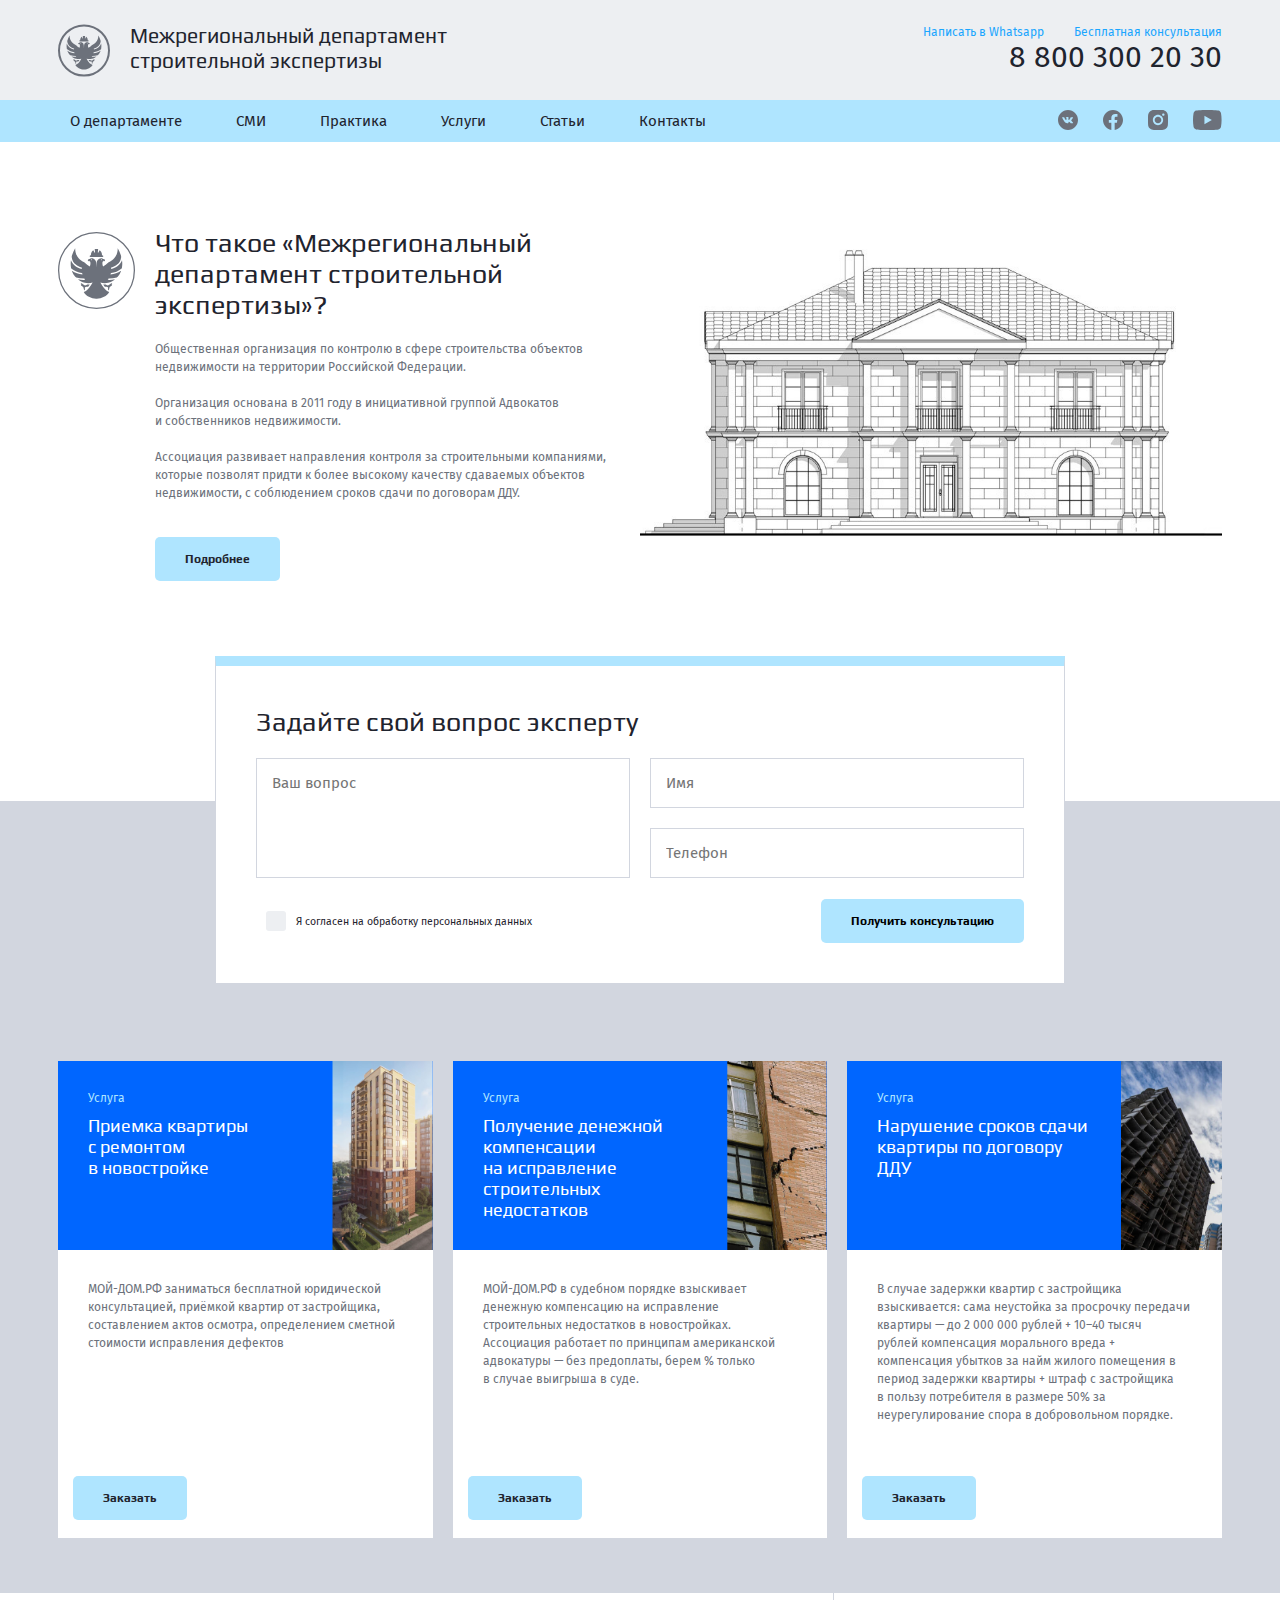
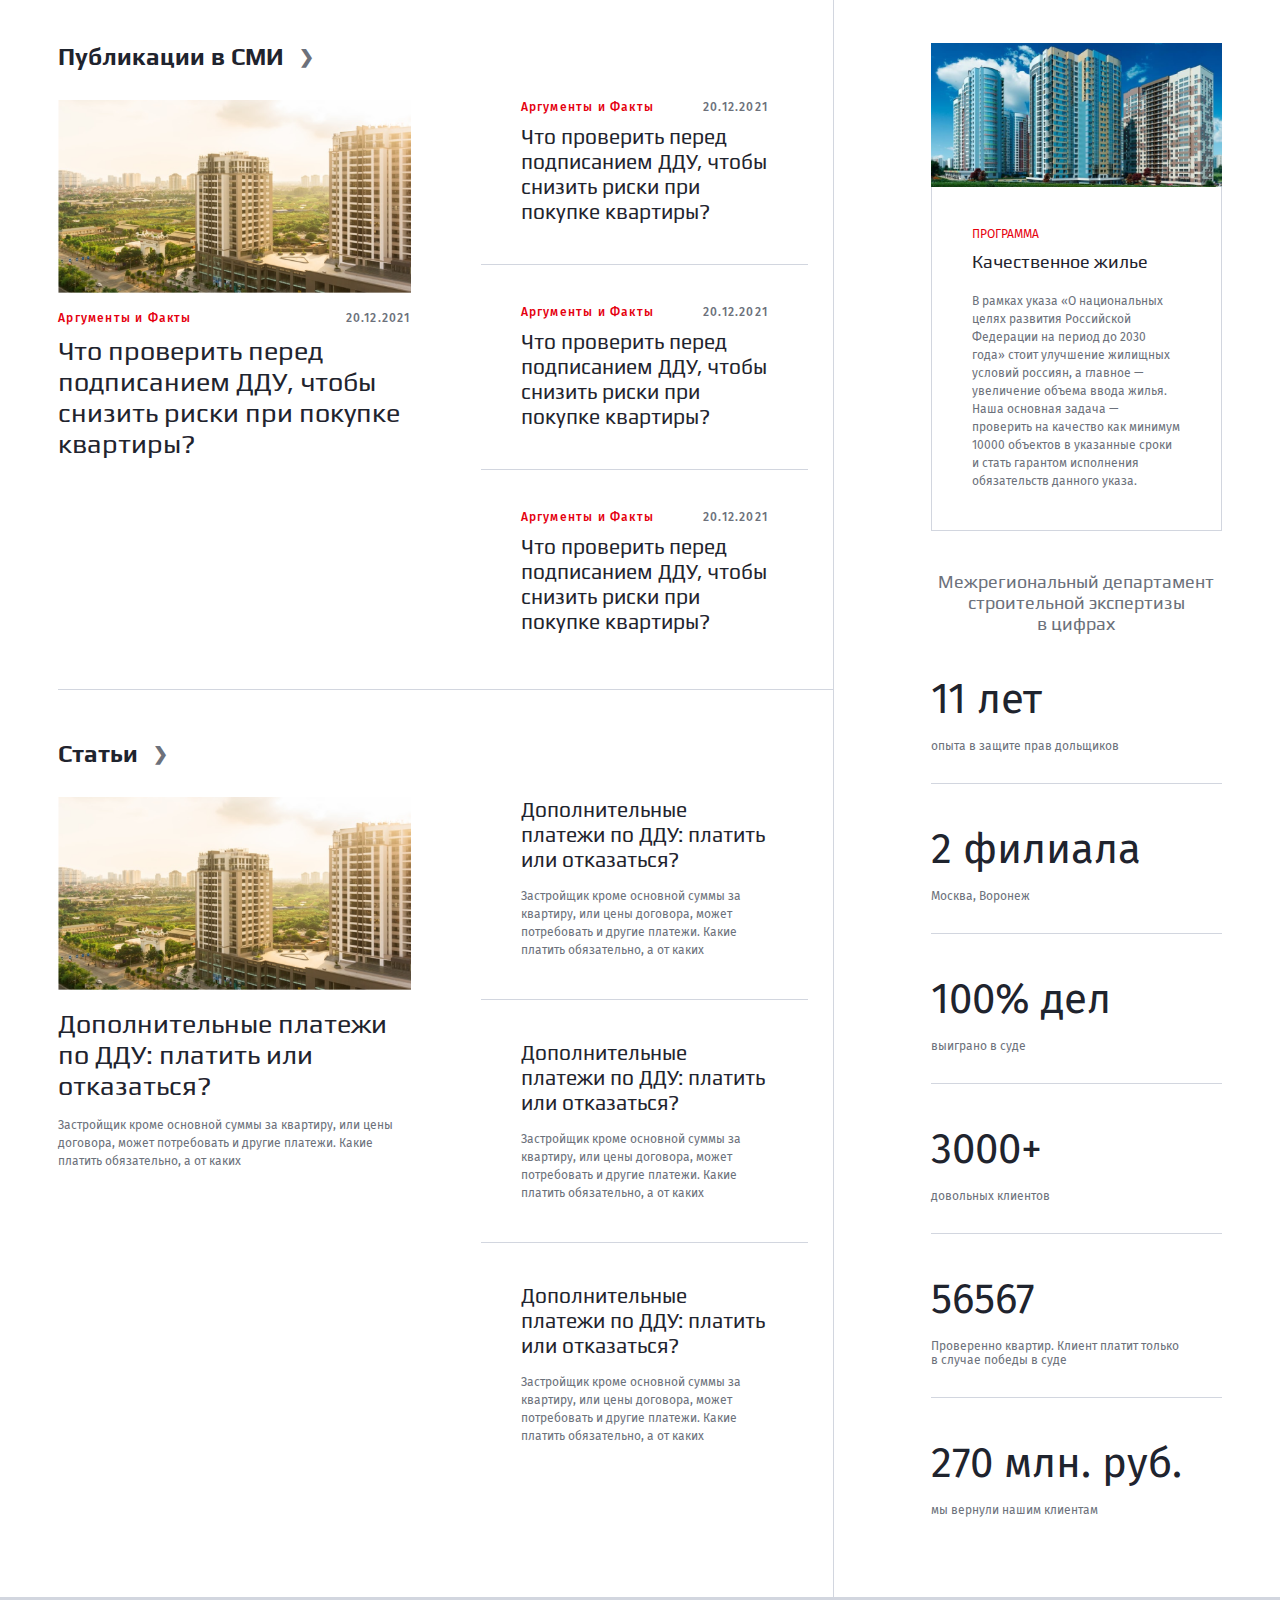
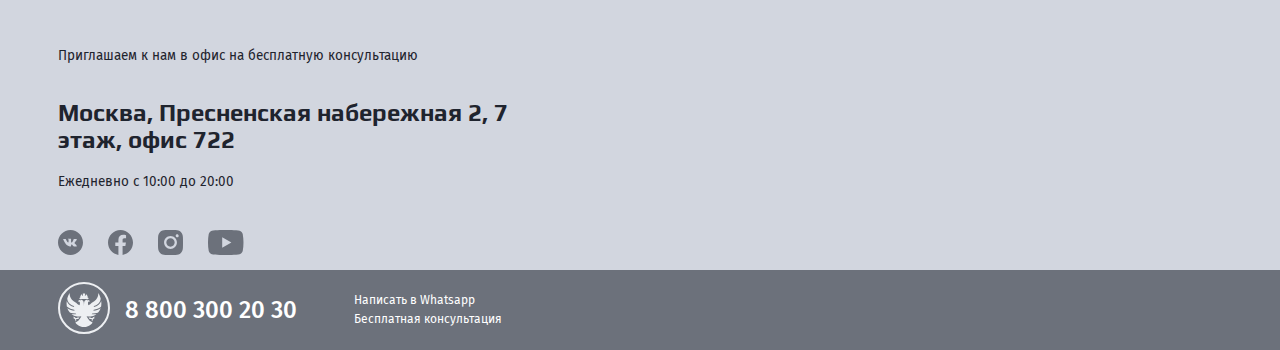
==== commit 62aa615f: "adaptive" ====
--- a/index.html
+++ b/index.html
@@ -206,6 +206,12 @@
                             </div>
                             <h3><a href="#">Что проверить перед подписанием ДДУ, чтобы снизить риски при покупке квартиры?</a></h3>
                         </div>
+                        <div class="aside_text">
+                            <div class="article_title">
+                                <p>Аргументы и Факты</p><time>20.12.2021</time>
+                            </div>
+                            <h3><a href="#">Что проверить перед подписанием ДДУ, чтобы снизить риски при покупке квартиры?</a></h3>
+                        </div>
                     </aside>
                 </div>
         </div>
@@ -222,6 +228,10 @@
                     </div>
                 </article>
                 <aside class="aside">
+                    <div class="aside_text">
+                        <h3><a href="#">Дополнительные платежи по ДДУ: платить или отказаться?</a></h3>
+                        <p>Застройщик кроме основной суммы за квартиру, или цены договора, может потребовать и другие платежи. Какие платить обязательно, а от каких</p>
+                    </div>
                     <div class="aside_text">
                         <h3><a href="#">Дополнительные платежи по ДДУ: платить или отказаться?</a></h3>
                         <p>Застройщик кроме основной суммы за квартиру, или цены договора, может потребовать и другие платежи. Какие платить обязательно, а от каких</p>
--- a/css/header_footer.css
+++ b/css/header_footer.css
@@ -9,7 +9,9 @@
 .icons>a:hover{
     transform: scale(1.1);
 }
-
+:root{
+    --headerHeight: 100px;
+}
 
 /*Header*/
 .header__top{
@@ -59,10 +61,10 @@
 }
 .header__burger_menu{
     display: none;
-    min-height: calc(100vh - 117px);
+    min-height: calc(100vh - var(--headerHeight));
     width: 100%;
     position: absolute;
-    top: 117px;
+    top: var(--headerHeight);
     z-index: 7;
     background-color: rgb(46, 46, 46, 0.8);
     overflow: hidden;
@@ -213,22 +215,141 @@
         padding-bottom: 80px;
     }
     .header__top{
-        height: 100px;
+        height: var(--headerHeight);
     }
     .footer__bottom {
         height: 80px;
     }
 }
-
-
-/* .burger{
-    display: block;
-    width: 3.125em;
-    cursor: pointer;
-}
-.header__connection{
-    display: none;
-}
-.header__bottom{
-    display: none;
-} */+@media (max-width:1120px) {
+    .footer__info > a{
+        font-size: 1.5rem;
+    }
+    .footer__text {
+        padding-bottom: 0;
+    }
+    .footer__top{
+        display: block;
+    }
+    .footer__bottom {
+        position: relative;
+    }
+    .footer__top._container{
+        max-width: 100%;
+    }
+    .footer__map{
+        height: 300px;
+        margin-top: 40px;
+    }
+    .footer__bottom>._container{
+        display: flex;
+        justify-content: space-between;
+        align-items: center;
+    }
+    .footer__info > a{
+        font-size: 2.5rem;
+    }
+    .footer__connection{
+        display: flex;
+        gap: 20px;
+        font-size: 1.25rem;
+    }
+    .footer__text{
+        max-width: calc(100vw/1.1);
+        margin: 0 auto;
+    }
+    .footer .icons{
+        display: none;
+    }
+    .footer__bottom .icons{
+        display: flex;
+        margin: 0;
+    }
+}
+@media(max-width:970px){
+    .burger{
+        display: block;
+        width: 45px;
+        cursor: pointer;
+    }
+    .header__connection{
+        display: none;
+    }
+    .header__bottom{
+        display: none;
+    }
+    .footer__connection p:nth-child(1){
+        margin: 0;
+    }
+    .footer__connection{
+        flex-direction: column;
+        justify-content: space-evenly;
+    }
+}
+@media (max-width:760px) {
+    .footer__bottom>._container{
+        flex-wrap: wrap;
+        align-items: center;
+        padding: 30px 0;
+    }
+    .footer__bottom .icons{
+        width: 100%;
+        justify-content: center;
+        margin-top: 30px;
+    }
+    .footer__bottom{
+        height: auto;
+    }
+}
+@media(max-width:540px){
+    .footer__logo{
+        width: 26px;
+    }
+    .footer__info > a{
+        font-size: 2rem;
+    }
+}
+@media(max-width:490px){
+    :root{
+        --headerHeight: 80px;
+    }
+    .header__title p{
+        font-size: 1.25rem;
+    }
+    .header__title .logo{
+        width: 35px;
+    }
+    .burger{
+        width: 35px;
+    }
+    .footer__connection{
+        margin-top: 15px;
+        flex-direction: column;
+        padding-left: calc(26px*2);
+    }
+    .footer__bottom ._container{
+        flex-direction: column;
+    }
+    .footer__bottom .icons{
+        padding-left: calc(26px*2);
+        justify-content: flex-start;
+    }
+    .footer__bottom>._container{
+        align-items: flex-start;
+    }
+}
+@media(max-width:360px){
+    :root{
+        --headerHeight: 60px;
+    }
+    .header__title p{
+        font-size: 1rem;
+    }
+    .header__title .logo{
+        width: 26px;
+    }
+    .burger{
+        width: 26px;
+    }
+}
+
--- a/css/main_page.css
+++ b/css/main_page.css
@@ -234,6 +234,7 @@
 }
 .article_title{
     display: flex;
+    justify-content: space-between;
     font-weight: 500;
     letter-spacing: 0.1rem;
     margin-bottom: 10px;
@@ -243,7 +244,7 @@
 }
 .article_title time{
     color: #6C717B;
-    margin-left: 50px;
+    margin-left: 5px;
 }
 .aside{
     margin-right: 25px;
@@ -272,6 +273,9 @@
 .aside_text h3:hover{
     text-decoration: underline;
 }
+.aside_text:last-child{
+    display: none;
+}
 .block_3{
     padding: 50px 0;
 }
@@ -346,8 +350,8 @@
         font-size: 2rem;
     }
     .card_bottom p{
-        font-size: 1.5rem;
-        line-height: 2.25rem;
+        font-size: 1.25rem;
+        line-height: 1.875rem;
     }
 }
 @media (max-width: 1065px){
@@ -359,26 +363,41 @@
         order: 1;
         border: none;
     }
+    .block_3{
+        display: grid;
+        grid-template-columns: repeat(2,1fr);
+        grid-column-gap: 20px;
+        padding-bottom: 0;
+    }
     .digits{
         display: grid;
         grid-template-columns: repeat(2,1fr);
-        grid-gap: 30px;
+        grid-gap: 5px;
+        margin-top: 0;
     }
     .digits>h3{
         grid-column: 1/3;
     }
     .digits li{
         border: none;
-    }
-    .digits li:nth-child(even){
-        border-right: 1px solid #D2D6DF;
+        padding: 20px 10px;
+    }
+    .digits li>p:first-child{
+        font-size: 2.25rem;
     }
     .quality_housing{
-        width: 80%;
         margin: 0 auto;
     }
 }
-@media (max-width: 950px) {
+@media (max-width: 1000px) {
+    .description h1{
+        font-size: 1.75rem;
+    }
+    .description p{
+        font-size: 0.9rem;
+    }  
+}
+@media (max-width: 850px) {
     .main_first{
         display: flex;
         flex-direction: column;
@@ -386,13 +405,101 @@
     }
     .description{
         order: 1;
+        padding-top: 0;
+    }
+    .description h1{
+        font-size: 2.75rem;
+        text-align: center;
     }
     .description>h1>a{
         pointer-events:all;
         cursor: pointer;
+        color: #1BA6FF;
+        text-decoration: underline;
+    }
+    .description p{
+        font-size: 1.15rem;
     }
     .description .button{
         display: none;
     }
-    
+    .card_top{
+        display: block;
+    }
+    .card_top .image{
+        display: none;
+    }
+    .propositions{
+        padding-top: 0;
+    }
+    .propositions>._container{
+        padding-top: 25px;
+    }
+    .question{
+        position: static;
+        background-color: white;
+    }
+    .main_first{
+        margin-bottom: 20px;
+    }
+    .question__form{
+        box-sizing: border-box;
+        width: calc(100vw/1.1);
+        margin-bottom: 40px;
+    }
+    .publications{
+        display: block;
+    }
+    .article_text{
+        display: none;
+    }
+    .aside_text:last-child{
+        display: block;
+    }
+    .aside_text{
+        padding-left: 0;
+    }
+    .aside{
+        margin-top: 40px;
+    }
+}
+@media (max-width: 750px){
+    .block_3{
+        display: block;
+    }
+    .digits{
+        margin-top: 60px;
+    }
+    .propositions>._container{
+        display: flex;
+        flex-direction: column;
+        gap: 30px;
+    }
+    .proposition__card{
+        display: block;
+    }
+    .proposition__card:first-child{
+        display: block;
+    }
+    .button_wrapper{
+        margin-top: 20px;
+        margin-bottom: 15px;
+    }
+    .inputs{
+        display: grid;
+        grid-template-columns: none;
+        grid-template-rows: repeat(2,1fr);
+        grid-row-gap: 20px;
+    }
+    .inputs_left{
+        grid-row: 2/3;
+    }
+    .submit{
+        display: block;
+    }
+    .submit .button{
+        display: block;
+        margin-top: 20px;
+        width: 100%;
+    }
 }--- a/css/general.css
+++ b/css/general.css
@@ -138,7 +138,7 @@
 
 @media (max-width: 1550px){
     html{
-        font-size: 14px;
+        font-size: 13px;
     }
 }
 @media (max-width: 1280px){
@@ -146,8 +146,23 @@
         font-size: 12px;
     }
 }
-/* @media (max-width: 1475px){
-    html{
-        font-size: 12px;
+@media (max-width: 490px) {
+    .modal_submit{
+        flex-direction: column;
+        align-items: flex-start;
     }
-} */+    .modal_button{
+        width: 100%;
+    }
+    .modal_window{
+        padding: 20px;
+    }
+    .modal_window h3{
+        font-size: 2rem;
+    }
+}
+@media (max-width: 350px) {
+    .modal_window h3{
+        font-size: 1.75rem;
+    }
+}
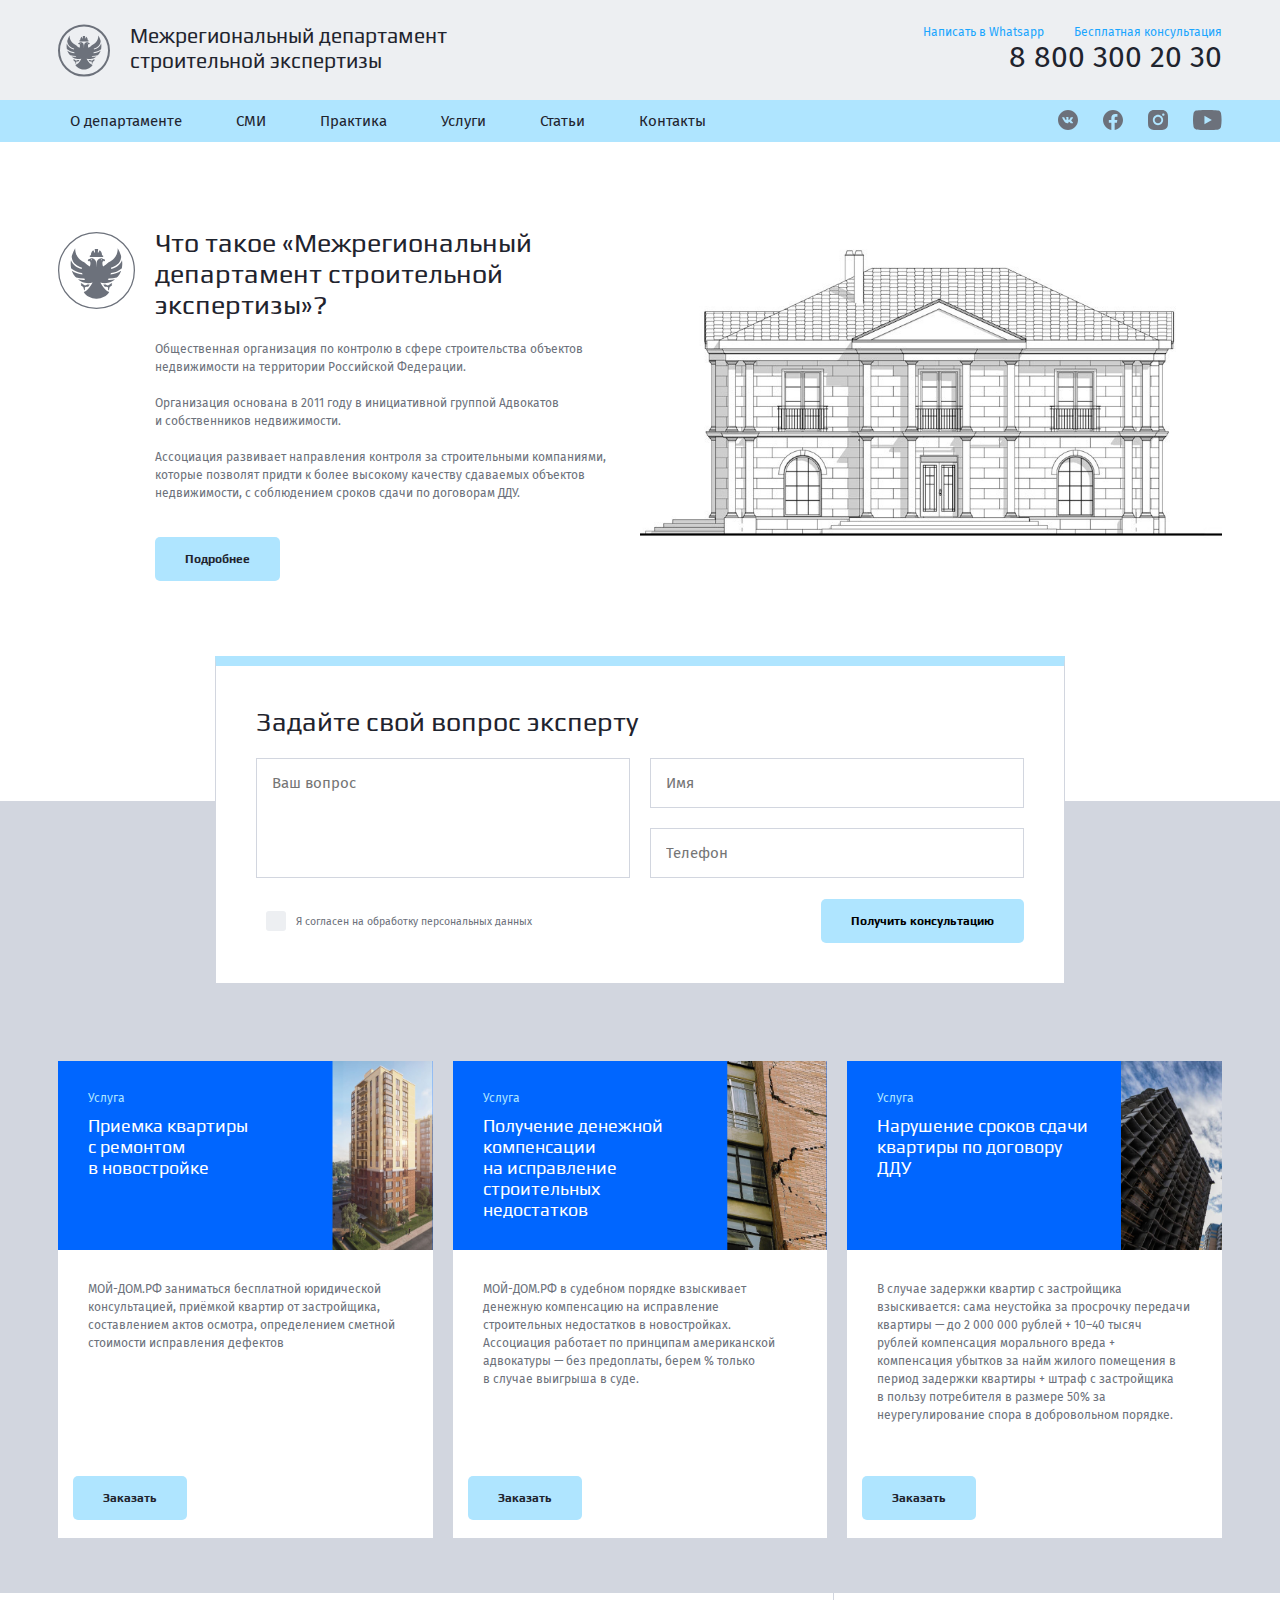
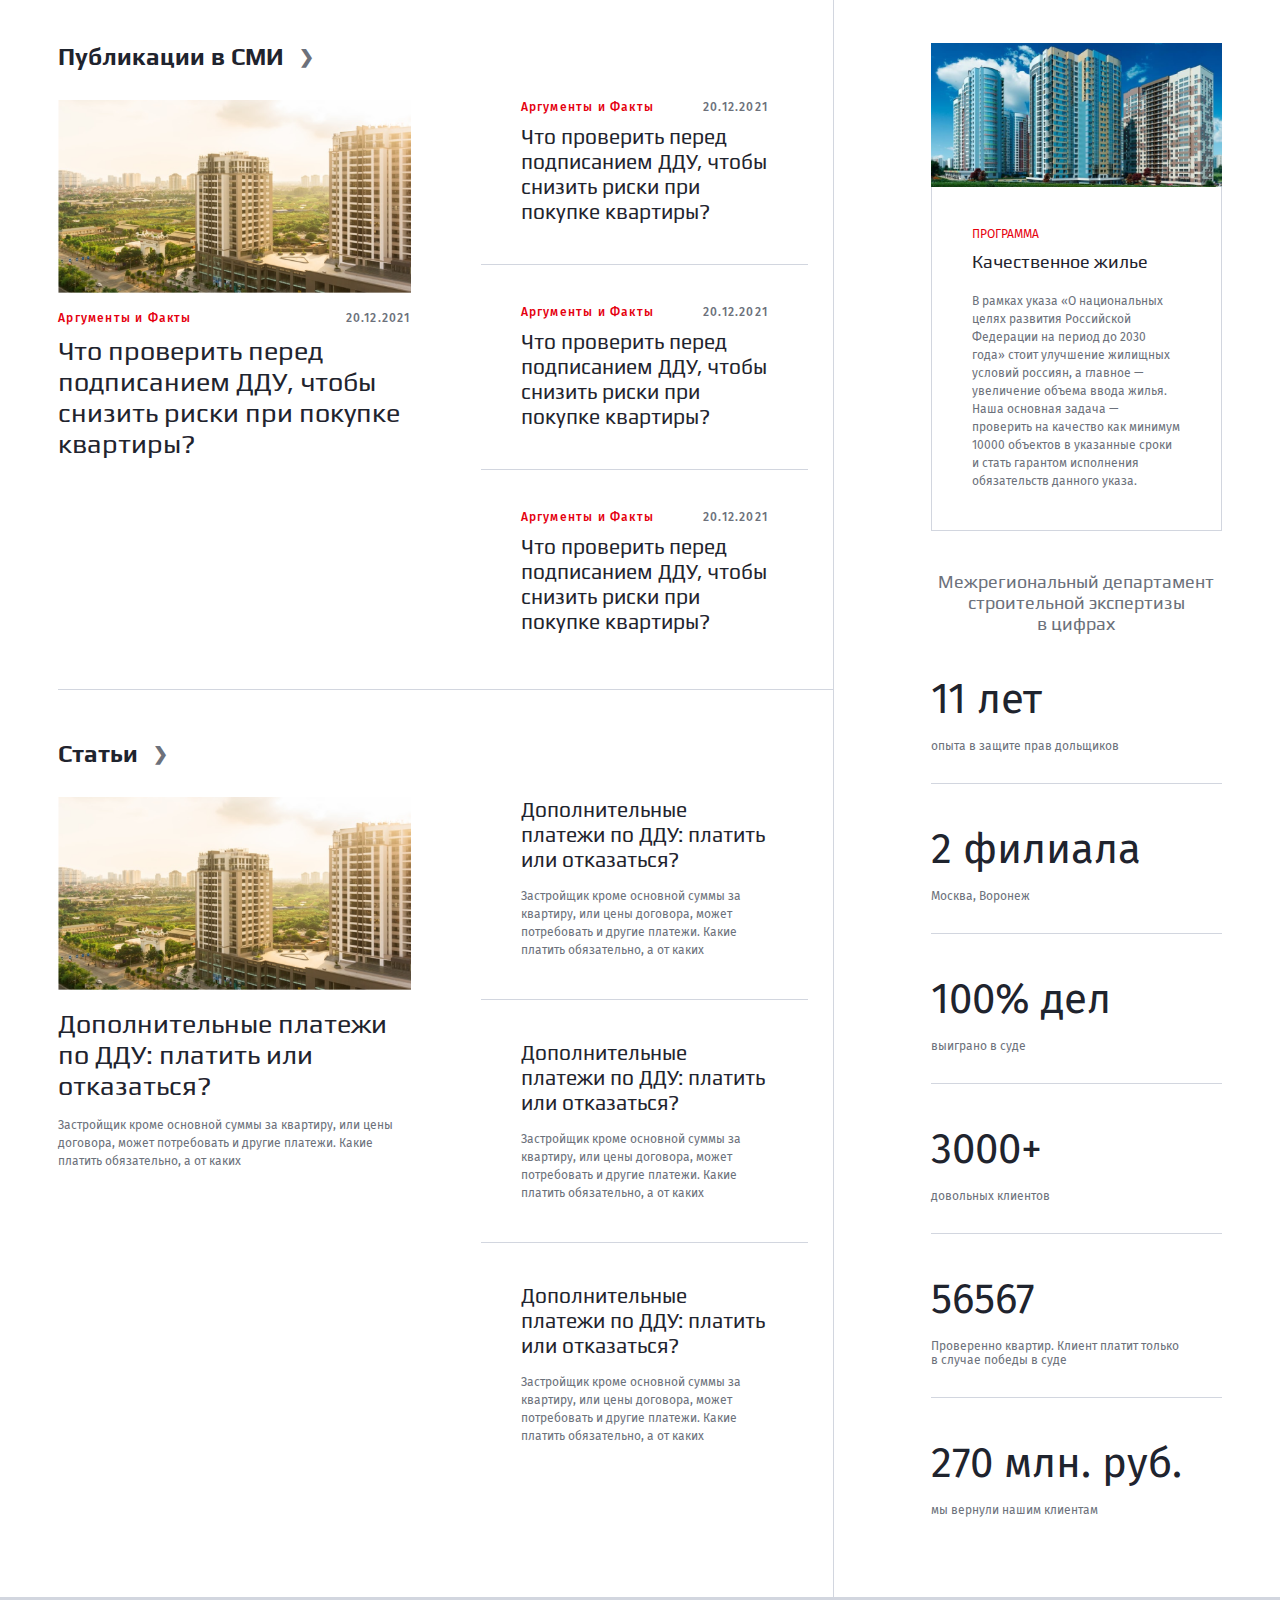
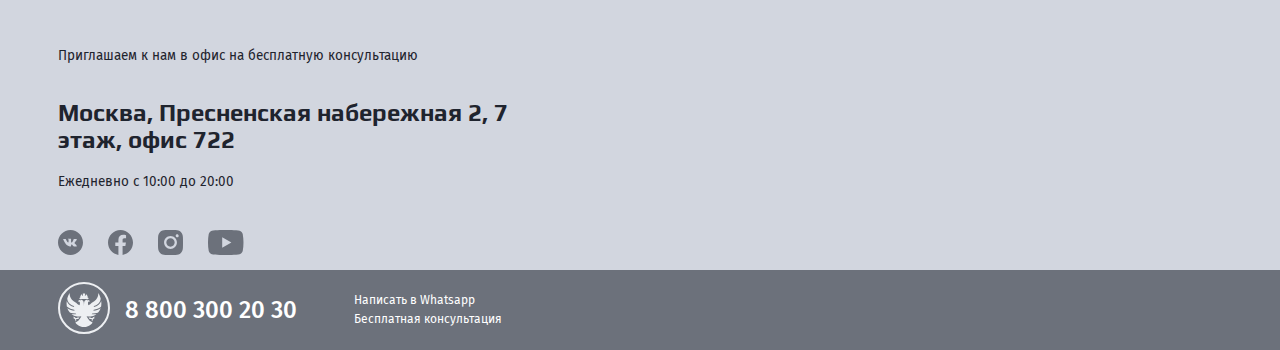
==== commit 9445ac1f: "fonts" ====
--- a/index.html
+++ b/index.html
@@ -20,7 +20,7 @@
                     <div class="modal_acceptance">
                         <input type="checkbox" name="" id="modal_acceptance">
                         <label for="modal_acceptance" class="checkbox_label"></label>
-                        <label for="acceptance">Я согласен на обработку <br> персональных данных</label>
+                        <label for="modal_acceptance">Я согласен на обработку <br> персональных данных</label>
                     </div>
                     <button type="button" class="modal_button form_button">Получить консультацию</button>
                 </div>
@@ -206,12 +206,6 @@
                             </div>
                             <h3><a href="#">Что проверить перед подписанием ДДУ, чтобы снизить риски при покупке квартиры?</a></h3>
                         </div>
-                        <div class="aside_text">
-                            <div class="article_title">
-                                <p>Аргументы и Факты</p><time>20.12.2021</time>
-                            </div>
-                            <h3><a href="#">Что проверить перед подписанием ДДУ, чтобы снизить риски при покупке квартиры?</a></h3>
-                        </div>
                     </aside>
                 </div>
         </div>
@@ -228,10 +222,6 @@
                     </div>
                 </article>
                 <aside class="aside">
-                    <div class="aside_text">
-                        <h3><a href="#">Дополнительные платежи по ДДУ: платить или отказаться?</a></h3>
-                        <p>Застройщик кроме основной суммы за квартиру, или цены договора, может потребовать и другие платежи. Какие платить обязательно, а от каких</p>
-                    </div>
                     <div class="aside_text">
                         <h3><a href="#">Дополнительные платежи по ДДУ: платить или отказаться?</a></h3>
                         <p>Застройщик кроме основной суммы за квартиру, или цены договора, может потребовать и другие платежи. Какие платить обязательно, а от каких</p>
--- a/css/header_footer.css
+++ b/css/header_footer.css
@@ -57,13 +57,14 @@
     text-decoration: underline;
 }
 .burger{
+    -webkit-tap-highlight-color: transparent;
     display: none;
 }
 .header__burger_menu{
     display: none;
     min-height: calc(100vh - var(--headerHeight));
     width: 100%;
-    position: absolute;
+    position: fixed;
     top: var(--headerHeight);
     z-index: 7;
     background-color: rgb(46, 46, 46, 0.8);
@@ -74,10 +75,11 @@
     overflow-y: auto;
 }
 .burger_navigation{
+    box-sizing: border-box;
     position: absolute;
     right: 0;
     font-size: 2rem;
-    padding: 30px;
+    padding: 10px 30px;
     width: 50%;
     min-height: 100%;
     background-color: white;
@@ -90,6 +92,13 @@
 }
 .burger_navigation li:last-child{
     border-bottom: none;
+}
+.burger_navigation li a{
+    display: block;
+    -webkit-tap-highlight-color: transparent;
+}
+.burger_navigation li a:hover{
+    text-decoration: underline;
 }
 .header__bottom ._container{
     display: flex;
@@ -241,6 +250,9 @@
         height: 300px;
         margin-top: 40px;
     }
+    .footer__map iframe{
+        pointer-events: none;
+    }
     .footer__bottom>._container{
         display: flex;
         justify-content: space-between;
@@ -267,6 +279,13 @@
     }
 }
 @media(max-width:970px){
+    .header{
+        position: sticky;
+        top: 0;
+        right: 0;
+        z-index: 500;
+        width: 100%;
+    }
     .burger{
         display: block;
         width: 45px;
@@ -300,50 +319,57 @@
     .footer__bottom{
         height: auto;
     }
-}
-@media(max-width:540px){
+    .burger_navigation{
+        width: 75%;
+    }
+}
+@media(max-width:640px){
+    :root{
+        --headerHeight: 80px;
+    }
+    .header__title p{
+        font-size: 1.25rem;
+    }
+    .header__title .logo{
+        width: 35px;
+    }
+    .burger{
+        width: 35px;
+    }
+    .burger_navigation{
+        font-size: 1.5rem;
+    }
+}
+@media (max-width:540px) {
     .footer__logo{
         width: 26px;
     }
     .footer__info > a{
         font-size: 2rem;
-    }
-}
-@media(max-width:490px){
-    :root{
-        --headerHeight: 80px;
-    }
-    .header__title p{
-        font-size: 1.25rem;
-    }
-    .header__title .logo{
-        width: 35px;
-    }
-    .burger{
-        width: 35px;
     }
     .footer__connection{
         margin-top: 15px;
         flex-direction: column;
-        padding-left: calc(26px*2);
+        padding-left: calc(26px + 15px);
     }
     .footer__bottom ._container{
         flex-direction: column;
     }
     .footer__bottom .icons{
-        padding-left: calc(26px*2);
+        padding-left: calc(26px + 15px);
         justify-content: flex-start;
     }
     .footer__bottom>._container{
         align-items: flex-start;
     }
 }
-@media(max-width:360px){
+@media(max-width:450px){
     :root{
         --headerHeight: 60px;
     }
     .header__title p{
-        font-size: 1rem;
+        font-size: 1.125rem;
+        margin-left: 10px;
     }
     .header__title .logo{
         width: 26px;
@@ -351,5 +377,29 @@
     .burger{
         width: 26px;
     }
-}
-
+    .burger_navigation{
+        font-size: 1.25rem;
+    }
+    .burger_navigation{
+        width: 100%;
+    }
+    .modal_window .input{
+        font-size: 1.25rem;
+    }
+    .footer__top._container{
+        padding-top: 30px;
+    }
+    .footer__text p{
+        font-size: 1.25rem;
+    }
+    .footer__text address{
+        margin-top: 25px;
+    }
+    .footer__bottom .icons{
+        height: 20px;
+    }
+    .footer__connection{
+        gap: 10px; 
+    }
+}
+
--- a/css/main_page.css
+++ b/css/main_page.css
@@ -118,6 +118,7 @@
     font-size: 0.875rem;
     margin-left: 10px;
     user-select: none;
+    color: #6C717B;
 }
 /*Block 2*/
 
@@ -234,6 +235,7 @@
 }
 .article_title{
     display: flex;
+    align-items: center;
     justify-content: space-between;
     font-weight: 500;
     letter-spacing: 0.1rem;
@@ -273,9 +275,6 @@
 .aside_text h3:hover{
     text-decoration: underline;
 }
-.aside_text:last-child{
-    display: none;
-}
 .block_3{
     padding: 50px 0;
 }
@@ -346,12 +345,20 @@
     .proposition__card:first-child{
         display: none;
     }
+    .card_text{
+        padding: 20px;
+    }
     .card_text h3{
-        font-size: 2rem;
+        font-size: 1.75rem;
+    }
+    .card_bottom{
+        padding: 20px;
     }
     .card_bottom p{
-        font-size: 1.25rem;
         line-height: 1.875rem;
+    }
+    .aside_text{
+        padding-left: 0;
     }
 }
 @media (max-width: 1065px){
@@ -417,9 +424,6 @@
         color: #1BA6FF;
         text-decoration: underline;
     }
-    .description p{
-        font-size: 1.15rem;
-    }
     .description .button{
         display: none;
     }
@@ -450,17 +454,31 @@
     .publications{
         display: block;
     }
-    .article_text{
-        display: none;
-    }
-    .aside_text:last-child{
-        display: block;
-    }
     .aside_text{
-        padding-left: 0;
+        padding: 30px 0;
     }
     .aside{
         margin-top: 40px;
+    }
+    .button{
+        font-size: 1.25rem;
+    }
+    .acceptance label{
+        font-size: 1.2rem;
+    }
+    .article_text{
+        padding-bottom: 30px;
+        border-bottom: 1px solid #D2D6DF;
+    }
+    .article_text h3{
+        font-size: 1.75rem;
+    }
+    .aside{
+        margin-right: 0;
+        margin-top: 0;
+    }
+    .aside_text:nth-child(1){
+        padding-top: 30px;
     }
 }
 @media (max-width: 750px){
@@ -468,7 +486,7 @@
         display: block;
     }
     .digits{
-        margin-top: 60px;
+        margin-top: 45px;
     }
     .propositions>._container{
         display: flex;
@@ -502,4 +520,86 @@
         margin-top: 20px;
         width: 100%;
     }
+}
+@media (max-width: 640px) {
+    .aside_text{
+        padding: 20px 0;
+    }
+    .aside_text:nth-child(1){
+        padding-top: 20px;
+    }
+    .article_text{
+        padding-bottom: 20px;
+    }
+}
+@media(max-width:450px){
+    .description>h1{
+        font-size: 1.7rem;
+    }
+    .description p{
+        font-size: 1.15rem;
+    }
+    .question__form{
+        padding: 20px;
+    }
+    .question__form h2{
+        font-size: 2rem;
+    }
+    .acceptance{
+        text-align: left;
+    }
+    .acceptance label{
+        font-size: 1.15rem;
+    }
+    .submit .button{
+        font-size: 1.25rem;
+    }
+    .card_text{
+        padding: 15px;
+    }
+    .card_text h3{
+        font-size: 1.6rem;
+    }
+    .card_bottom{
+        padding: 15px;
+    }
+    .proposition__card .button{
+        font-size: 1.25rem;
+    }
+    .propositions{
+        padding-bottom: 25px;
+    }
+    .quality_housing__text{
+        padding: 15px;
+    }
+    .quality_housing__text>p{
+        font-size: 1.25rem;
+    }
+    .quality_housing__title h3{
+        font-size: 1.6rem;
+    }
+    .digits{
+        display: flex;
+        flex-direction: column;
+    }
+    .digits>h3{
+        font-size: 2rem;
+    }
+    .digits li>p:first-child{
+        font-size: 3rem;
+    }
+    .digits li{
+        border-bottom: 1px solid #D2D6DF;
+    }
+    .main_second .block_1, .main_second .block_2{
+        padding-top: 35px;
+        padding-bottom: 0;
+    }
+    .article_title p{
+        font-size: 1.5rem;
+    }
+    .aside_text{
+        padding: 20px;
+        padding-left: 0;
+    }
 }--- a/css/general.css
+++ b/css/general.css
@@ -146,7 +146,7 @@
         font-size: 12px;
     }
 }
-@media (max-width: 490px) {
+@media (max-width: 540px) {
     .modal_submit{
         flex-direction: column;
         align-items: flex-start;
@@ -155,14 +155,20 @@
         width: 100%;
     }
     .modal_window{
-        padding: 20px;
+        padding: 30px;
     }
     .modal_window h3{
         font-size: 2rem;
     }
 }
-@media (max-width: 350px) {
+@media (max-width: 450px) {
     .modal_window h3{
         font-size: 1.75rem;
     }
+    .modal_button{
+        font-size: 1.25rem;
+    }
+    .modal_acceptance label{
+        font-size: 1.15rem;;
+    }
 }
